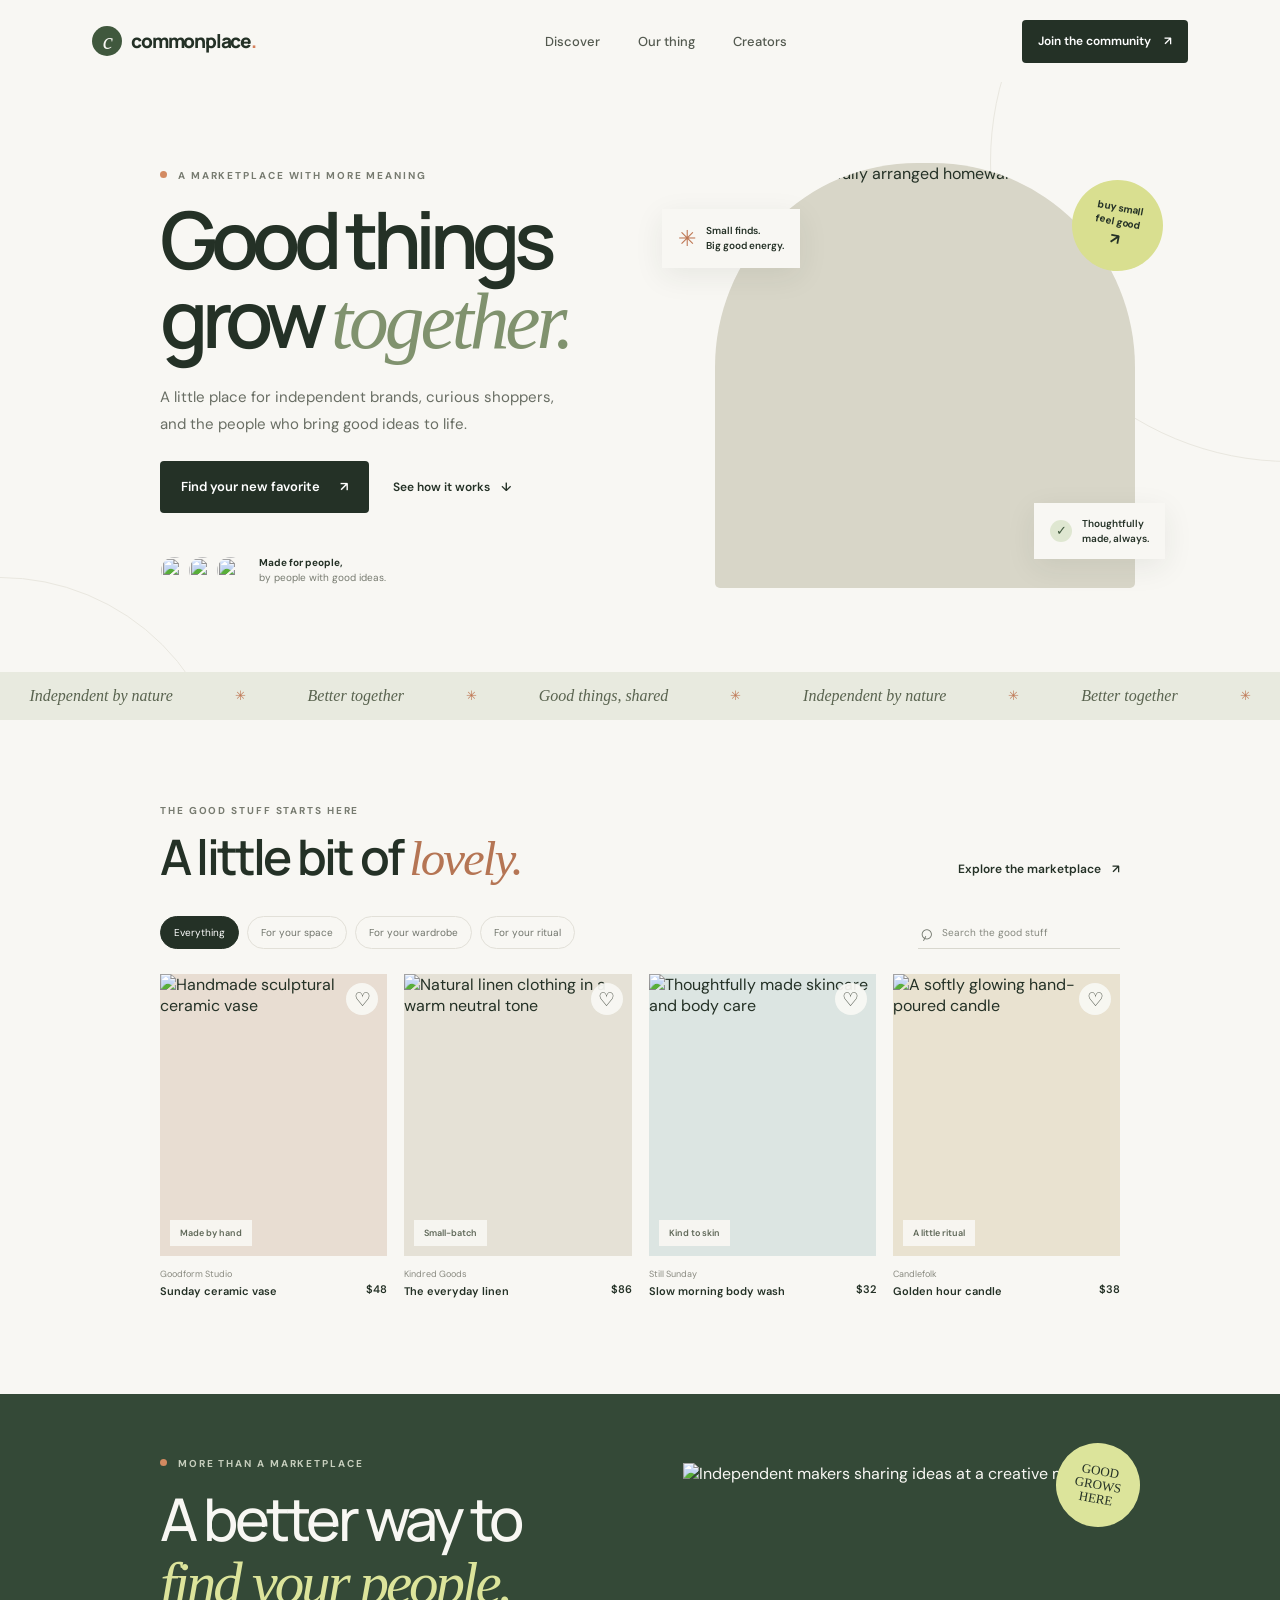
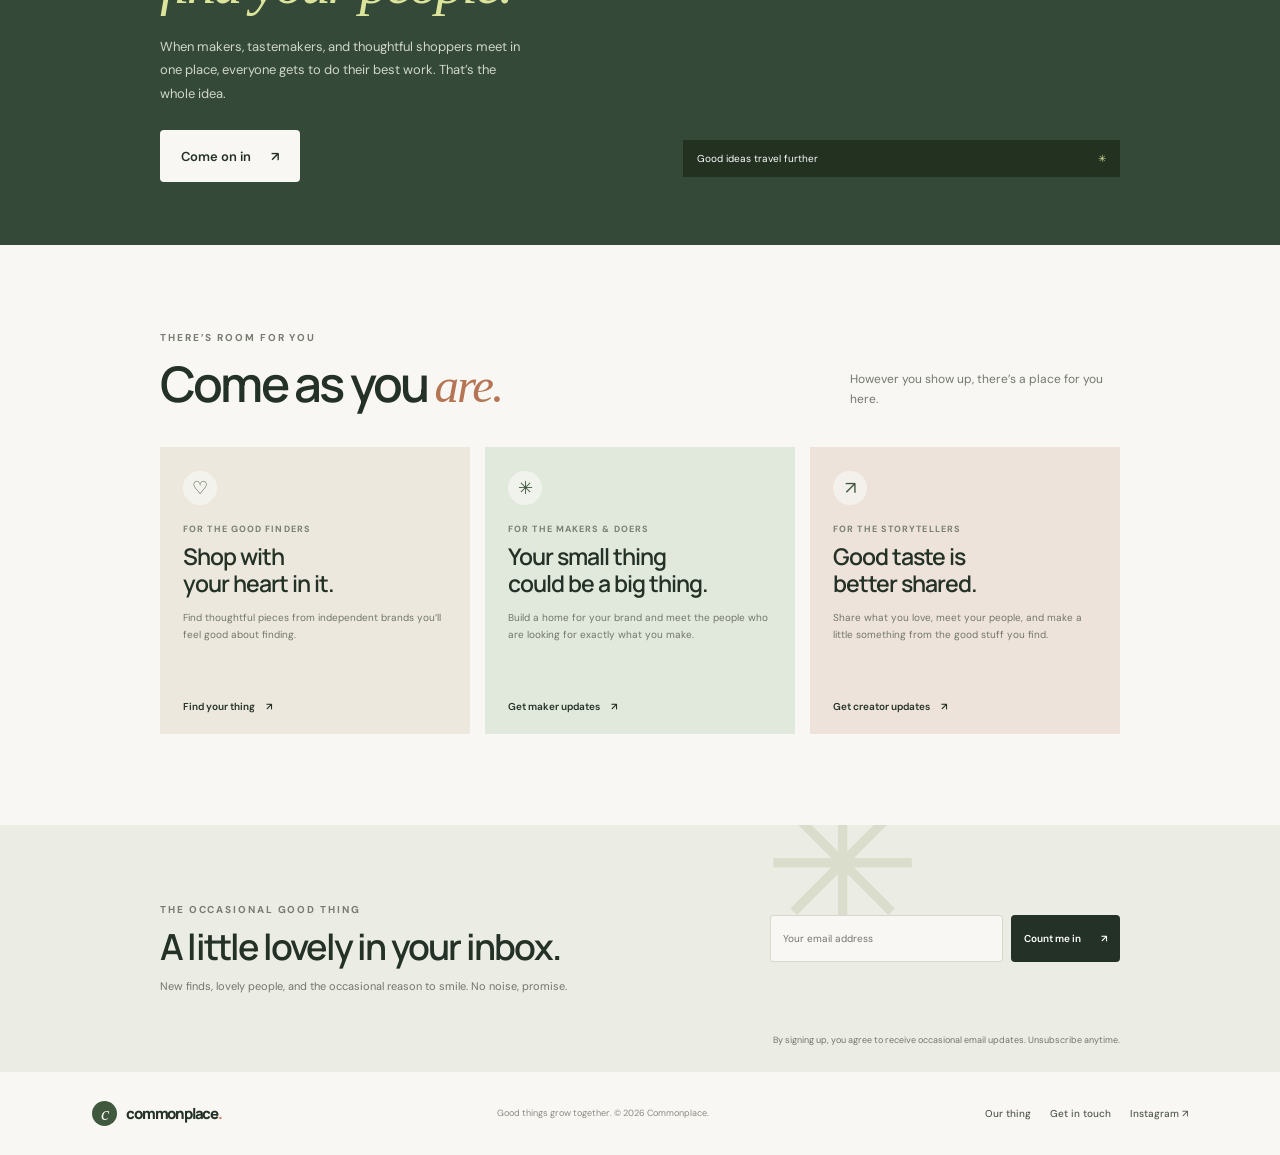
==== index.html @ 49deae98 "Add files via upload" ====
<!DOCTYPE html>
<html lang="en">
  <head>
    <meta charset="UTF-8">
    <meta name="viewport" content="width=device-width, initial-scale=1">
    <meta name="theme-color" content="#f8f7f3">
    <meta name="description" content="A more connected marketplace. Discover independent brands, shop with intention, and grow your creative community.">
    <title>Commonplace — Good things grow together</title>
    <link rel="preconnect" href="https://fonts.googleapis.com">
    <link rel="preconnect" href="https://fonts.gstatic.com" crossorigin>
    <link href="https://fonts.googleapis.com/css2?family=DM+Sans:wght@400;500;600;700&family=Manrope:wght@400;500;600;700;800&display=swap" rel="stylesheet">
    <link rel="stylesheet" href="styles.css">
    <script src="script.js" defer></script>
  </head>
  <body>
    <header class="site-header">
      <a class="brand" href="#" aria-label="Commonplace home">
        <span class="brand-mark" aria-hidden="true">c</span>
        commonplace<span class="brand-period">.</span>
      </a>
      <nav class="main-nav" aria-label="Main navigation">
        <a href="#discover">Discover</a>
        <a href="#how-it-works">Our thing</a>
        <a href="#creators">Creators</a>
      </nav>
      <a class="button button-small button-dark header-cta" href="#join">Join the community <span aria-hidden="true">↗</span></a>
      <button class="menu-toggle" type="button" aria-label="Open navigation" aria-expanded="false">
        <span></span><span></span>
      </button>
    </header>

    <main>
      <section class="hero" aria-labelledby="hero-title">
        <div class="hero-copy">
          <p class="eyebrow"><span class="eyebrow-dot"></span> A marketplace with more meaning</p>
          <h1 id="hero-title">Good things<br>grow <span>together.</span></h1>
          <p class="hero-description">A little place for independent brands, curious shoppers, and the people who bring good ideas to life.</p>
          <div class="hero-actions">
            <a class="button button-dark" href="#discover">Find your new favorite <span aria-hidden="true">↗</span></a>
            <a class="text-link" href="#how-it-works">See how it works <span aria-hidden="true">↓</span></a>
          </div>
          <div class="community-note">
            <div class="avatar-stack" aria-hidden="true">
              <img src="https://images.unsplash.com/photo-1534528741775-53994a69daeb?auto=format&fit=crop&w=80&h=80&q=80" alt="">
              <img src="https://images.unsplash.com/photo-1500648767791-00dcc994a43e?auto=format&fit=crop&w=80&h=80&q=80" alt="">
              <img src="https://images.unsplash.com/photo-1531123897727-8f129e1688ce?auto=format&fit=crop&w=80&h=80&q=80" alt="">
            </div>
            <p><strong>Made for people,</strong><br>by people with good ideas.</p>
          </div>
        </div>
        <div class="hero-art">
          <div class="hero-image-wrap">
            <img class="hero-image" src="https://images.unsplash.com/photo-1490312278390-ab64016e0aa9?auto=format&fit=crop&w=1100&q=85" alt="Sunlit, thoughtfully arranged homewares and flowers">
          </div>
          <div class="floating-note note-top"><span class="note-sparkle">✳</span><span>Small finds.<br>Big good energy.</span></div>
          <div class="floating-note note-bottom"><span class="note-check">✓</span><span>Thoughtfully<br>made, always.</span></div>
          <span class="hero-sticker" aria-hidden="true">buy small<br>feel good <span>↗</span></span>
        </div>
        <span class="hero-orbit orbit-one" aria-hidden="true"></span>
        <span class="hero-orbit orbit-two" aria-hidden="true"></span>
      </section>

      <section class="ticker" aria-label="Our community">
        <div class="ticker-inner">
          <span>Independent by nature</span><i>✳</i><span>Better together</span><i>✳</i><span>Good things, shared</span><i>✳</i><span>Independent by nature</span><i>✳</i><span>Better together</span><i>✳</i>
        </div>
      </section>

      <section class="discover section-pad" id="discover" aria-labelledby="discover-title">
        <div class="section-heading">
          <div>
            <p class="eyebrow">The good stuff starts here</p>
            <h2 id="discover-title">A little bit of <span>lovely.</span></h2>
          </div>
          <a class="text-link desktop-link" href="#join">Explore the marketplace <span aria-hidden="true">↗</span></a>
        </div>
        <div class="discovery-toolbar">
          <div class="filter-list" role="group" aria-label="Filter products by category">
            <button class="filter-chip is-active" type="button" data-filter="all" aria-pressed="true">Everything</button>
            <button class="filter-chip" type="button" data-filter="home" aria-pressed="false">For your space</button>
            <button class="filter-chip" type="button" data-filter="wear" aria-pressed="false">For your wardrobe</button>
            <button class="filter-chip" type="button" data-filter="care" aria-pressed="false">For your ritual</button>
          </div>
          <label class="search-box">
            <span class="search-icon" aria-hidden="true">⌕</span>
            <span class="visually-hidden">Search products and makers</span>
            <input id="product-search" type="search" placeholder="Search the good stuff" autocomplete="off">
          </label>
        </div>
        <div class="product-grid" id="product-grid">
          <article class="product-card" data-category="home" data-search="ceramic vase home pottery goodform studio">
            <a class="product-image product-terracotta" href="#join" aria-label="Discover the Sunday ceramic vase">
              <img src="https://images.unsplash.com/photo-1578500494198-246f612d3b3d?auto=format&fit=crop&w=700&h=850&q=80" alt="Handmade sculptural ceramic vase">
              <span class="product-badge">Made by hand</span>
            </a>
            <button class="save-button" type="button" aria-label="Save Sunday ceramic vase" aria-pressed="false">♡</button>
            <div class="product-info"><div><p class="product-maker">Goodform Studio</p><h3>Sunday ceramic vase</h3></div><span class="product-price">$48</span></div>
          </article>
          <article class="product-card" data-category="wear" data-search="linen shirt clothing kindred goods fashion">
            <a class="product-image product-linen" href="#join" aria-label="Discover the everyday linen shirt">
              <img src="https://images.unsplash.com/photo-1598554747436-c9293d6a588f?auto=format&fit=crop&w=700&h=850&q=80" alt="Natural linen clothing in a warm neutral tone">
              <span class="product-badge">Small-batch</span>
            </a>
            <button class="save-button" type="button" aria-label="Save everyday linen shirt" aria-pressed="false">♡</button>
            <div class="product-info"><div><p class="product-maker">Kindred Goods</p><h3>The everyday linen</h3></div><span class="product-price">$86</span></div>
          </article>
          <article class="product-card" data-category="care" data-search="soap skincare body wash still sunday">
            <a class="product-image product-blue" href="#join" aria-label="Discover the slow morning body wash">
              <img src="https://images.unsplash.com/photo-1608248543803-ba4f8c70ae0b?auto=format&fit=crop&w=700&h=850&q=80" alt="Thoughtfully made skincare and body care">
              <span class="product-badge">Kind to skin</span>
            </a>
            <button class="save-button" type="button" aria-label="Save slow morning body wash" aria-pressed="false">♡</button>
            <div class="product-info"><div><p class="product-maker">Still Sunday</p><h3>Slow morning body wash</h3></div><span class="product-price">$32</span></div>
          </article>
          <article class="product-card" data-category="home" data-search="candle home fragrance candlefolk amber glow">
            <a class="product-image product-yellow" href="#join" aria-label="Discover the golden hour candle">
              <img src="https://images.unsplash.com/photo-1603006905003-be475563bc59?auto=format&fit=crop&w=700&h=850&q=80" alt="A softly glowing hand-poured candle">
              <span class="product-badge">A little ritual</span>
            </a>
            <button class="save-button" type="button" aria-label="Save golden hour candle" aria-pressed="false">♡</button>
            <div class="product-info"><div><p class="product-maker">Candlefolk</p><h3>Golden hour candle</h3></div><span class="product-price">$38</span></div>
          </article>
        </div>
        <p class="empty-state" id="empty-state" hidden>No little lovelies found. Try a different search.</p>
        <div class="mobile-explore"><a class="button button-outline" href="#join">Explore the marketplace <span aria-hidden="true">↗</span></a></div>
      </section>

      <section class="mission section-pad" id="how-it-works" aria-labelledby="mission-title">
        <div class="mission-copy">
          <p class="eyebrow eyebrow-light"><span class="eyebrow-dot"></span> More than a marketplace</p>
          <h2 id="mission-title">A better way to<br><span>find your people.</span></h2>
          <p>When makers, tastemakers, and thoughtful shoppers meet in one place, everyone gets to do their best work. That’s the whole idea.</p>
          <a class="button button-light" href="#join">Come on in <span aria-hidden="true">↗</span></a>
        </div>
        <div class="mission-visual">
          <img src="https://images.unsplash.com/photo-1531058020387-3be344556be6?auto=format&fit=crop&w=900&q=85" alt="Independent makers sharing ideas at a creative market">
          <div class="mission-caption"><span>Good ideas travel further</span><span aria-hidden="true">✳</span></div>
          <div class="mission-stamp" aria-hidden="true">GOOD<br>GROWS<br>HERE</div>
        </div>
      </section>

      <section class="community section-pad" id="join" aria-labelledby="join-title">
        <div class="section-heading community-heading">
          <div><p class="eyebrow">There’s room for you</p><h2 id="join-title">Come as you <span>are.</span></h2></div>
          <p class="community-intro">However you show up, there’s a place for you here.</p>
        </div>
        <div class="community-grid">
          <article class="community-card consumer-card">
            <div class="community-card-icon" aria-hidden="true">♡</div>
            <p class="card-kicker">For the good finders</p>
            <h3>Shop with<br>your heart in it.</h3>
            <p>Find thoughtful pieces from independent brands you’ll feel good about finding.</p>
            <a class="text-link" href="#discover">Find your thing <span aria-hidden="true">↗</span></a>
          </article>
          <article class="community-card vendor-card">
            <div class="community-card-icon" aria-hidden="true">✳</div>
            <p class="card-kicker">For the makers & doers</p>
            <h3>Your small thing<br>could be a big thing.</h3>
            <p>Build a home for your brand and meet the people who are looking for exactly what you make.</p>
            <a class="text-link" href="#newsletter-email">Get maker updates <span aria-hidden="true">↗</span></a>
          </article>
          <article class="community-card creator-card" id="creators">
            <div class="community-card-icon" aria-hidden="true">↗</div>
            <p class="card-kicker">For the storytellers</p>
            <h3>Good taste is<br>better shared.</h3>
            <p>Share what you love, meet your people, and make a little something from the good stuff you find.</p>
            <a class="text-link" href="#newsletter-email">Get creator updates <span aria-hidden="true">↗</span></a>
          </article>
        </div>
      </section>

      <section class="newsletter section-pad" aria-labelledby="newsletter-title">
        <div><p class="eyebrow">The occasional good thing</p><h2 id="newsletter-title">A little lovely in your inbox.</h2><p>New finds, lovely people, and the occasional reason to smile. No noise, promise.</p></div>
        <form class="newsletter-form" id="newsletter-form" data-endpoint="https://formspree.io/f/mwlvajde">
          <label class="visually-hidden" for="newsletter-email">Your email address</label>
          <input id="newsletter-email" name="email" type="email" placeholder="Your email address" autocomplete="email" required>
          <input class="visually-hidden" type="text" name="_gotcha" tabindex="-1" autocomplete="off" aria-hidden="true">
          <button class="button button-dark" type="submit">Count me in <span aria-hidden="true">↗</span></button>
          <p class="form-message" id="form-message" aria-live="polite"></p>
        </form>
        <p class="newsletter-consent">By signing up, you agree to receive occasional email updates. Unsubscribe anytime.</p>
        <span class="newsletter-flower" aria-hidden="true">✳</span>
      </section>
    </main>

    <footer class="site-footer">
      <a class="brand footer-brand" href="#" aria-label="Commonplace home"><span class="brand-mark" aria-hidden="true">c</span> commonplace<span class="brand-period">.</span></a>
      <p>Good things grow together. © <span id="year"></span> Commonplace.</p>
      <div class="footer-links"><a href="#how-it-works">Our thing</a><a href="#join">Get in touch</a><a href="#discover">Instagram ↗</a></div>
    </footer>
  </body>
</html>
---- styles.css ----
:root {
  color-scheme: light;
  --ink: #243126;
  --muted: #73786e;
  --paper: #f8f7f3;
  --cream: #efeee7;
  --green: #40583d;
  --lime: #d8e27d;
  --serif: Georgia, "Times New Roman", serif;
  font-family: "DM Sans", sans-serif;
  font-synthesis: none;
  text-rendering: optimizeLegibility;
  -webkit-font-smoothing: antialiased;
}

* { box-sizing: border-box; }
html { scroll-behavior: smooth; }
body { margin: 0; background: var(--paper); color: var(--ink); }
a { color: inherit; text-decoration: none; }
button, input { font: inherit; }
button, a { -webkit-tap-highlight-color: transparent; }
img { display: block; max-width: 100%; }

.site-header {
  height: 82px;
  padding: 0 7.2%;
  display: flex;
  align-items: center;
  justify-content: space-between;
  position: relative;
  z-index: 5;
  background: var(--paper);
}
.brand { display: inline-flex; align-items: center; gap: 9px; font-family: "Manrope", sans-serif; font-size: 19px; font-weight: 800; letter-spacing: -1.2px; }
.brand-mark { width: 30px; height: 30px; display: grid; place-items: center; border-radius: 50%; color: var(--paper); background: var(--green); font-family: var(--serif); font-size: 23px; font-style: italic; font-weight: 400; line-height: 1; }
.brand-period { color: #d5805b; margin-left: -9px; }
.main-nav { display: flex; gap: 38px; margin-left: 55px; }
.main-nav a, .footer-links a { color: #53594f; font-size: 13px; font-weight: 500; transition: color .2s ease; }
.main-nav a:hover, .footer-links a:hover { color: #a35f42; }
.button { border: 0; display: inline-flex; min-height: 52px; padding: 0 21px; gap: 20px; align-items: center; justify-content: center; border-radius: 4px; font-size: 13px; font-weight: 600; transition: transform .2s, background .2s; cursor: pointer; }
.button:hover { transform: translateY(-2px); }
.button-dark { background: var(--ink); color: white; }
.button-dark:hover { background: #40583d; }
.button-small { min-height: 43px; padding: 0 16px; font-size: 12px; gap: 13px; }
.button-outline { border: 1px solid #bdc0b3; background: transparent; }
.button-light { background: var(--paper); color: var(--ink); }
.menu-toggle { display: none; }

.hero { min-height: 590px; padding: 59px 10.3% 53px 12.5%; display: grid; grid-template-columns: 1fr 1fr; gap: 5%; align-items: center; overflow: hidden; position: relative; }
.hero-copy { position: relative; z-index: 1; padding-bottom: 5px; }
.eyebrow { margin: 0 0 18px; color: #777b70; font-size: 10px; font-weight: 700; letter-spacing: 1.9px; text-transform: uppercase; }
.eyebrow-dot { display: inline-block; width: 7px; height: 7px; margin-right: 7px; border-radius: 50%; background: #d38a61; vertical-align: 1px; }
h1, h2, h3, p { margin-top: 0; }
.hero h1 { margin: 0; font-family: "Manrope", sans-serif; font-size: clamp(58px, 6.2vw, 84px); font-weight: 600; letter-spacing: -6.4px; line-height: .99; }
.hero h1 span, .section-heading h2 span, .mission h2 span { color: #80926e; font-family: var(--serif); font-weight: 400; font-style: italic; letter-spacing: -4px; }
.hero-description { max-width: 395px; margin: 24px 0 24px; color: #696e64; font-size: 15px; line-height: 1.75; }
.hero-actions { display: flex; align-items: center; gap: 24px; }
.text-link { display: inline-flex; align-items: center; gap: 11px; font-size: 12px; font-weight: 600; transition: gap .2s ease; }
.text-link:hover { gap: 15px; }
.community-note { display: flex; align-items: center; gap: 13px; margin-top: 42px; }
.avatar-stack { display: flex; padding-left: 2px; }
.avatar-stack img { width: 31px; height: 31px; margin-left: -3px; border: 2px solid var(--paper); border-radius: 50%; object-fit: cover; }
.community-note p { margin: 0; color: #777b70; font-size: 10px; line-height: 1.55; }
.community-note strong { color: var(--ink); font-weight: 700; }
.hero-art { width: 100%; max-width: 490px; height: 435px; justify-self: end; position: relative; }
.hero-image-wrap { position: absolute; inset: 0 13px 10px 36px; overflow: hidden; border-radius: 48% 48% 5px 5px; background: #d8d6c8; }
.hero-image { width: 100%; height: 100%; object-fit: cover; }
.floating-note { position: absolute; display: flex; align-items: center; gap: 10px; padding: 13px 16px; background: var(--paper); box-shadow: 0 8px 30px #27342614; font-size: 10px; font-weight: 600; line-height: 1.5; }
.note-top { top: 46px; left: -17px; }
.note-sparkle { color: #bd7653; font-size: 22px; }
.note-bottom { right: -17px; bottom: 39px; }
.note-check { width: 22px; height: 22px; display: grid; place-items: center; border-radius: 50%; background: #dfe7d1; color: var(--green); font-size: 13px; }
.hero-sticker { position: absolute; top: 17px; right: -15px; width: 91px; height: 91px; display: flex; flex-direction: column; align-items: center; justify-content: center; border-radius: 50%; transform: rotate(11deg); background: #d9df90; font-size: 10px; font-weight: 700; line-height: 1.4; text-align: center; }
.hero-sticker span { font-size: 15px; }
.hero-orbit { position: absolute; z-index: -1; border: 1px solid #e9e7df; border-radius: 50%; }
.orbit-one { width: 600px; height: 600px; top: -220px; right: -310px; }
.orbit-two { width: 460px; height: 460px; bottom: -365px; left: -230px; }

.ticker { overflow: hidden; padding: 15px 0; background: #e8eadf; }
.ticker-inner { min-width: max-content; display: flex; align-items: center; justify-content: space-around; gap: 43px; padding: 0 20px; color: #59634f; font-family: var(--serif); font-size: 16px; font-style: italic; }
.ticker-inner i { color: #bf7855; font-size: 13px; font-style: normal; }
.section-pad { padding-left: 12.5%; padding-right: 12.5%; }
.discover { padding-top: 84px; padding-bottom: 96px; }
.section-heading { display: flex; align-items: end; justify-content: space-between; gap: 25px; }
.section-heading .eyebrow { margin-bottom: 12px; }
.section-heading h2, .newsletter h2 { margin: 0; font-family: "Manrope", sans-serif; font-size: clamp(34px, 4vw, 49px); font-weight: 600; letter-spacing: -2.8px; line-height: 1.13; }
.section-heading h2 span { color: #b57554; letter-spacing: -2px; }
.desktop-link { margin-bottom: 9px; }
.discovery-toolbar { margin: 30px 0 25px; display: flex; align-items: center; justify-content: space-between; gap: 20px; }
.filter-list { display: flex; gap: 8px; flex-wrap: wrap; }
.filter-chip { padding: 9px 13px; border: 1px solid #e2e0d8; border-radius: 40px; background: transparent; color: #70746b; font-size: 10px; cursor: pointer; transition: all .2s; }
.filter-chip:hover { border-color: #8a957e; }
.filter-chip.is-active { border-color: var(--ink); background: var(--ink); color: white; }
.search-box { min-width: 202px; display: flex; align-items: center; gap: 7px; border-bottom: 1px solid #d8d7ce; padding: 8px 2px; }
.search-icon { color: #73786e; font-size: 22px; line-height: 12px; transform: rotate(-18deg); }
.search-box input { width: 100%; border: 0; outline: 0; background: transparent; color: var(--ink); font-size: 10px; }
.search-box input::placeholder { color: #85887f; }
.product-grid { display: grid; grid-template-columns: repeat(4, minmax(0, 1fr)); gap: 17px; }
.product-card { min-width: 0; position: relative; }
.product-image { height: clamp(180px, 22vw, 285px); display: block; overflow: hidden; position: relative; background: #e8e3d8; }
.product-image img { width: 100%; height: 100%; object-fit: cover; transition: transform .5s ease; }
.product-card:hover .product-image img { transform: scale(1.04); }
.product-terracotta { background: #e8ddd2; }
.product-linen { background: #e5e1d6; }
.product-blue { background: #dce5e2; }
.product-yellow { background: #e9e2d0; }
.product-badge { position: absolute; left: 10px; bottom: 10px; padding: 7px 10px; background: #f8f7f3eF; color: #5f6858; font-size: 9px; font-weight: 600; }
.save-button { width: 32px; height: 32px; display: grid; place-items: center; position: absolute; top: 9px; right: 9px; border: 0; border-radius: 50%; background: #f8f7f3eF; color: #474d42; font-size: 19px; line-height: 1; cursor: pointer; transition: background .2s, color .2s; }
.save-button[aria-pressed="true"] { background: #40583d; color: white; }
.product-info { display: flex; justify-content: space-between; align-items: start; gap: 8px; padding-top: 12px; }
.product-maker { margin: 0 0 4px; color: #898a80; font-size: 9px; }
.product-info h3 { margin: 0; font-size: 11px; font-weight: 600; }
.product-price { padding-top: 14px; font-size: 11px; font-weight: 600; }
.empty-state { padding: 38px 0; color: var(--muted); font-size: 13px; text-align: center; }
.mobile-explore { display: none; }

.mission { min-height: 450px; padding-top: 63px; padding-bottom: 63px; display: grid; grid-template-columns: 1fr 1fr; align-items: center; gap: 9%; background: #344937; color: #f8f7f3; }
.eyebrow-light { color: #c6cebd; }
.mission h2 { margin: 0 0 20px; font-family: "Manrope", sans-serif; font-size: clamp(39px, 4.8vw, 59px); font-weight: 500; letter-spacing: -3.5px; line-height: 1.06; }
.mission h2 span { color: #dce49b; letter-spacing: -3px; }
.mission-copy > p:not(.eyebrow) { max-width: 365px; margin-bottom: 25px; color: #d0d7ca; font-size: 13px; line-height: 1.8; }
.mission-visual { height: 314px; position: relative; }
.mission-visual > img { width: 100%; height: 100%; object-fit: cover; }
.mission-caption { display: flex; justify-content: space-between; position: absolute; right: 0; bottom: 0; left: 0; padding: 12px 14px; background: #1c2918b8; color: white; font-size: 10px; }
.mission-caption span:last-child { color: #dce49b; }
.mission-stamp { width: 84px; height: 84px; display: grid; place-content: center; position: absolute; top: -20px; right: -20px; border-radius: 50%; transform: rotate(10deg); background: #dce49b; color: var(--ink); font-family: var(--serif); font-size: 13px; line-height: 1.1; text-align: center; }

.community { padding-top: 86px; padding-bottom: 91px; }
.community-intro { max-width: 270px; margin: 0 0 4px; color: var(--muted); font-size: 12px; line-height: 1.7; }
.community-grid { display: grid; grid-template-columns: repeat(3, minmax(0, 1fr)); gap: 15px; margin-top: 33px; }
.community-card { min-height: 287px; padding: 24px 23px 21px; display: flex; flex-direction: column; align-items: flex-start; }
.consumer-card { background: #ece8dd; }
.vendor-card { background: #e1e8dc; }
.creator-card { background: #eee3da; }
.community-card-icon { width: 34px; height: 34px; display: grid; place-items: center; margin-bottom: 18px; border-radius: 50%; background: #f8f7f3b0; color: var(--green); font-size: 18px; }
.card-kicker { margin: 0 0 8px; color: #788071; font-size: 9px; font-weight: 700; letter-spacing: 1.1px; text-transform: uppercase; }
.community-card h3 { margin: 0 0 12px; font-family: "Manrope", sans-serif; font-size: 23px; font-weight: 600; letter-spacing: -1px; line-height: 1.18; }
.community-card > p:not(.card-kicker) { max-width: 280px; margin: 0 0 19px; color: #72766c; font-size: 10px; line-height: 1.7; }
.community-card .text-link { margin-top: auto; font-size: 10px; }

.newsletter { min-height: 247px; padding-top: 52px; padding-bottom: 52px; display: flex; align-items: center; justify-content: space-between; gap: 35px; position: relative; overflow: hidden; background: #ebece4; }
.newsletter > div:first-child, .newsletter-form { position: relative; z-index: 1; }
.newsletter .eyebrow { margin-bottom: 11px; }
.newsletter h2 { font-size: clamp(27px, 3vw, 36px); letter-spacing: -1.8px; }
.newsletter > div:first-child > p:last-child { margin: 11px 0 0; color: #72766c; font-size: 11px; }
.newsletter-form { width: 350px; display: flex; flex-wrap: wrap; gap: 8px; }
.newsletter-form input { flex: 1; min-width: 130px; padding: 0 12px; border: 1px solid #d6d8ce; border-radius: 3px; outline-color: #7e8b70; background: #f8f7f3; font-size: 10px; }
.newsletter-form .button { min-height: 47px; padding: 0 13px; font-size: 10px; }
.form-message { width: 100%; min-height: 12px; margin: 0; color: #40583d; font-size: 10px; }
.newsletter-form button:disabled { cursor: wait; opacity: .65; }
.newsletter-consent { position: absolute; right: 12.5%; bottom: 26px; margin: 0; color: #72766c; font-size: 9px; }
.newsletter-flower { position: absolute; top: -52px; right: 28%; color: #daddcb; font-size: 190px; line-height: 1; }

.site-footer { min-height: 83px; padding: 18px 7.2%; display: flex; align-items: center; justify-content: space-between; gap: 20px; }
.footer-brand { font-size: 15px; }
.footer-brand .brand-mark { width: 25px; height: 25px; font-size: 19px; }
.footer-brand .brand-period { margin-left: -9px; }
.site-footer > p { margin: 0; color: #898a80; font-size: 9px; }
.footer-links { display: flex; gap: 19px; }
.footer-links a { font-size: 10px; }
.visually-hidden { width: 1px; height: 1px; padding: 0; margin: -1px; overflow: hidden; clip: rect(0, 0, 0, 0); white-space: nowrap; border: 0; position: absolute; }

@media (min-width: 1500px) {
  .hero, .section-pad { padding-left: max(12.5%, calc((100vw - 1120px) / 2)); padding-right: max(12.5%, calc((100vw - 1120px) / 2)); }
}
@media (max-width: 900px) {
  .site-header { padding: 0 5%; }
  .hero { padding: 55px 7%; gap: 2%; }
  .hero h1 { font-size: clamp(56px, 8vw, 75px); }
  .hero-art { height: 390px; }
  .section-pad { padding-left: 7%; padding-right: 7%; }
  .mission { gap: 6%; }
  .product-grid { gap: 12px; }
  .product-image { height: 26vw; }
  .community-card { padding: 20px 16px; }
}
@media (max-width: 650px) {
  .site-header { height: 68px; padding: 0 6%; }
  .brand { font-size: 17px; }
  .header-cta { display: none; }
  .menu-toggle { width: 40px; height: 40px; display: flex; flex-direction: column; justify-content: center; align-items: center; gap: 5px; border: 0; background: transparent; cursor: pointer; }
  .menu-toggle span { width: 19px; height: 1px; background: var(--ink); }
  .main-nav { display: none; position: absolute; top: 68px; right: 0; left: 0; padding: 19px 6% 22px; margin: 0; flex-direction: column; gap: 18px; background: var(--paper); box-shadow: 0 12px 18px #1b281414; }
  .main-nav.is-open { display: flex; }
  .main-nav a { font-size: 14px; }
  .hero { min-height: 0; padding: 42px 7% 38px; grid-template-columns: 1fr; gap: 31px; }
  .eyebrow { font-size: 9px; letter-spacing: 1.4px; }
  .hero h1 { font-size: clamp(58px, 14vw, 78px); letter-spacing: -4.8px; }
  .hero-description { max-width: 350px; margin: 19px 0 20px; font-size: 13px; }
  .hero-actions { gap: 17px; }
  .button { min-height: 48px; padding: 0 15px; gap: 11px; font-size: 11px; }
  .hero-actions .text-link { font-size: 10px; }
  .community-note { margin-top: 26px; }
  .hero-art { width: 88%; height: min(95vw, 385px); justify-self: center; }
  .hero-image-wrap { inset: 0 11px 8px 25px; }
  .note-top { top: 40px; left: -23px; }
  .note-bottom { right: -22px; bottom: 28px; }
  .hero-sticker { width: 75px; height: 75px; right: -12px; font-size: 9px; }
  .ticker { padding: 12px 0; }
  .ticker-inner { gap: 24px; font-size: 14px; }
  .section-pad { padding-left: 7%; padding-right: 7%; }
  .discover { padding-top: 59px; padding-bottom: 60px; }
  .section-heading { align-items: flex-start; }
  .section-heading h2 { font-size: 37px; letter-spacing: -2.3px; }
  .desktop-link { display: none; }
  .discovery-toolbar { margin: 22px 0 17px; align-items: stretch; flex-direction: column-reverse; gap: 13px; }
  .search-box { width: 100%; }
  .filter-list { gap: 6px; }
  .filter-chip { padding: 8px 10px; font-size: 9px; }
  .product-grid { grid-template-columns: repeat(2, minmax(0, 1fr)); column-gap: 11px; row-gap: 20px; }
  .product-image { height: 57vw; max-height: 310px; }
  .product-info h3 { font-size: 10px; }
  .product-maker { font-size: 8px; }
  .product-price { font-size: 10px; }
  .product-badge { left: 7px; bottom: 7px; padding: 6px 7px; font-size: 8px; }
  .save-button { width: 29px; height: 29px; top: 7px; right: 7px; }
  .mobile-explore { display: flex; justify-content: center; margin-top: 27px; }
  .mission { padding-top: 51px; padding-bottom: 51px; grid-template-columns: 1fr; gap: 34px; }
  .mission h2 { font-size: 46px; }
  .mission-visual { height: 260px; margin-right: 9px; }
  .mission-stamp { width: 70px; height: 70px; right: -11px; font-size: 11px; }
  .community { padding-top: 58px; padding-bottom: 59px; }
  .community-heading { flex-direction: column; gap: 10px; }
  .community-intro { max-width: 300px; margin: 0; font-size: 11px; }
  .community-grid { grid-template-columns: 1fr; gap: 10px; margin-top: 23px; }
  .community-card { min-height: 247px; padding: 21px; }
  .community-card-icon { margin-bottom: 13px; }
  .community-card h3 { font-size: 22px; }
  .community-card > p:not(.card-kicker) { margin-bottom: 15px; }
  .newsletter { padding-top: 43px; padding-bottom: 40px; align-items: flex-start; flex-direction: column; gap: 20px; }
  .newsletter h2 { font-size: 29px; }
  .newsletter > div:first-child > p:last-child { max-width: 300px; line-height: 1.6; }
  .newsletter-form { width: 100%; }
  .newsletter-form input { min-height: 47px; }
  .newsletter-consent { position: relative; right: auto; bottom: auto; margin-top: -11px; font-size: 9px; }
  .newsletter-flower { top: -35px; right: -17px; font-size: 132px; }
  .site-footer { padding: 22px 7%; flex-wrap: wrap; }
  .site-footer > p { order: 3; width: 100%; }
  .footer-links { gap: 12px; }
  .footer-links a { font-size: 9px; }
}
@media (prefers-reduced-motion: reduce) {
  *, *::before, *::after { scroll-behavior: auto !important; transition-duration: .01ms !important; animation-duration: .01ms !important; animation-iteration-count: 1 !important; }
}
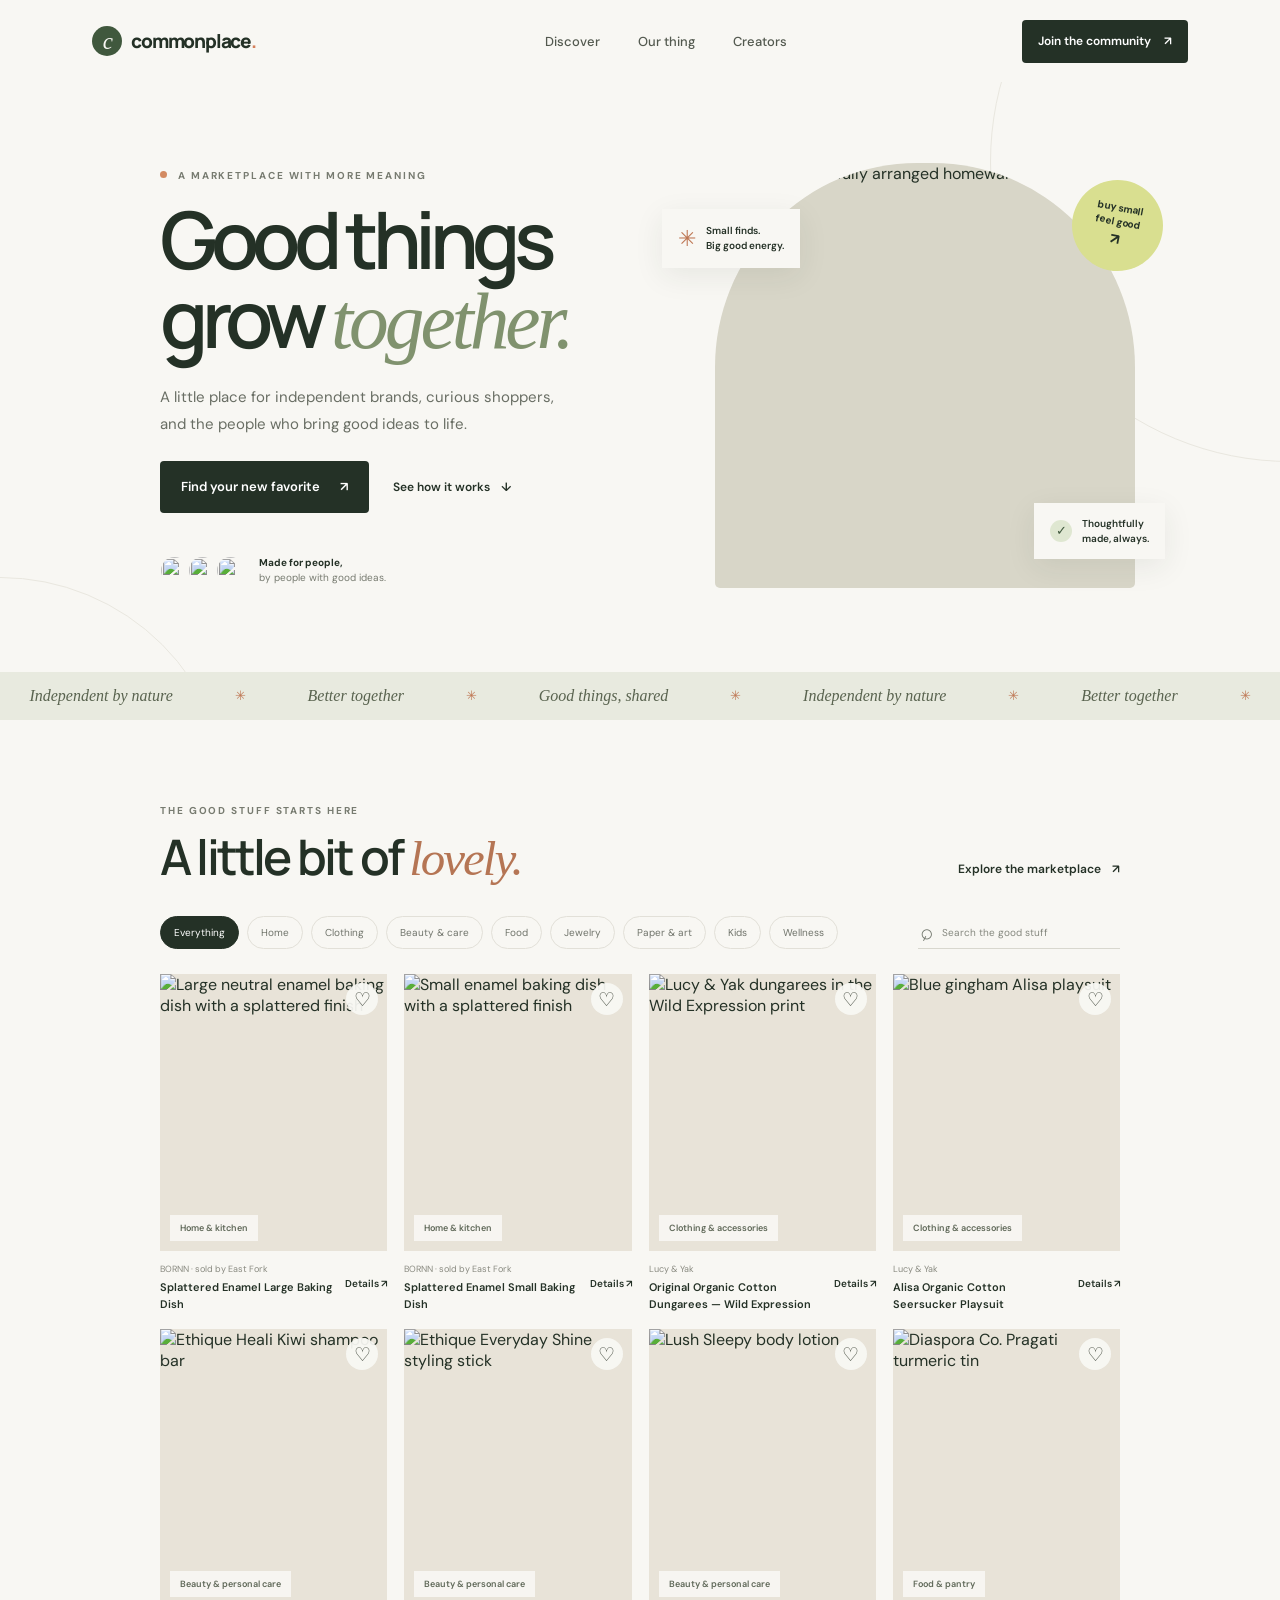
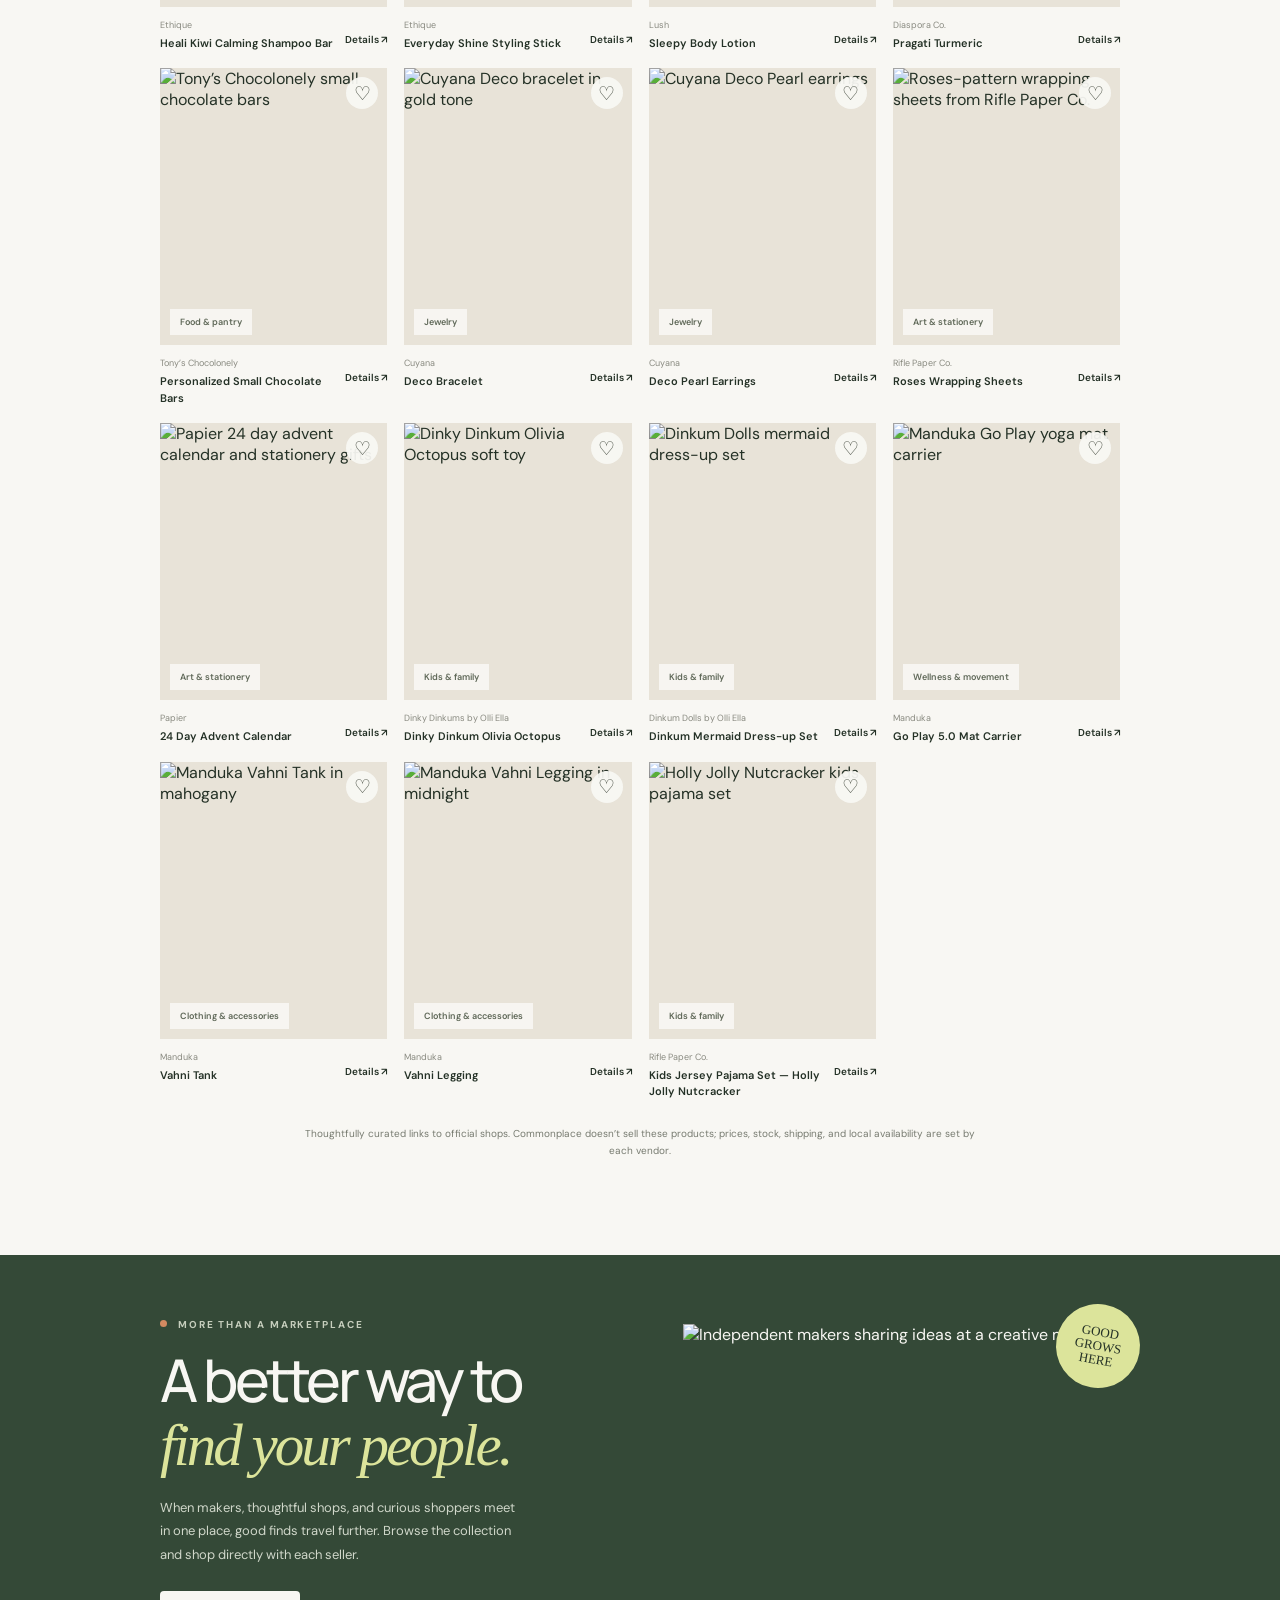
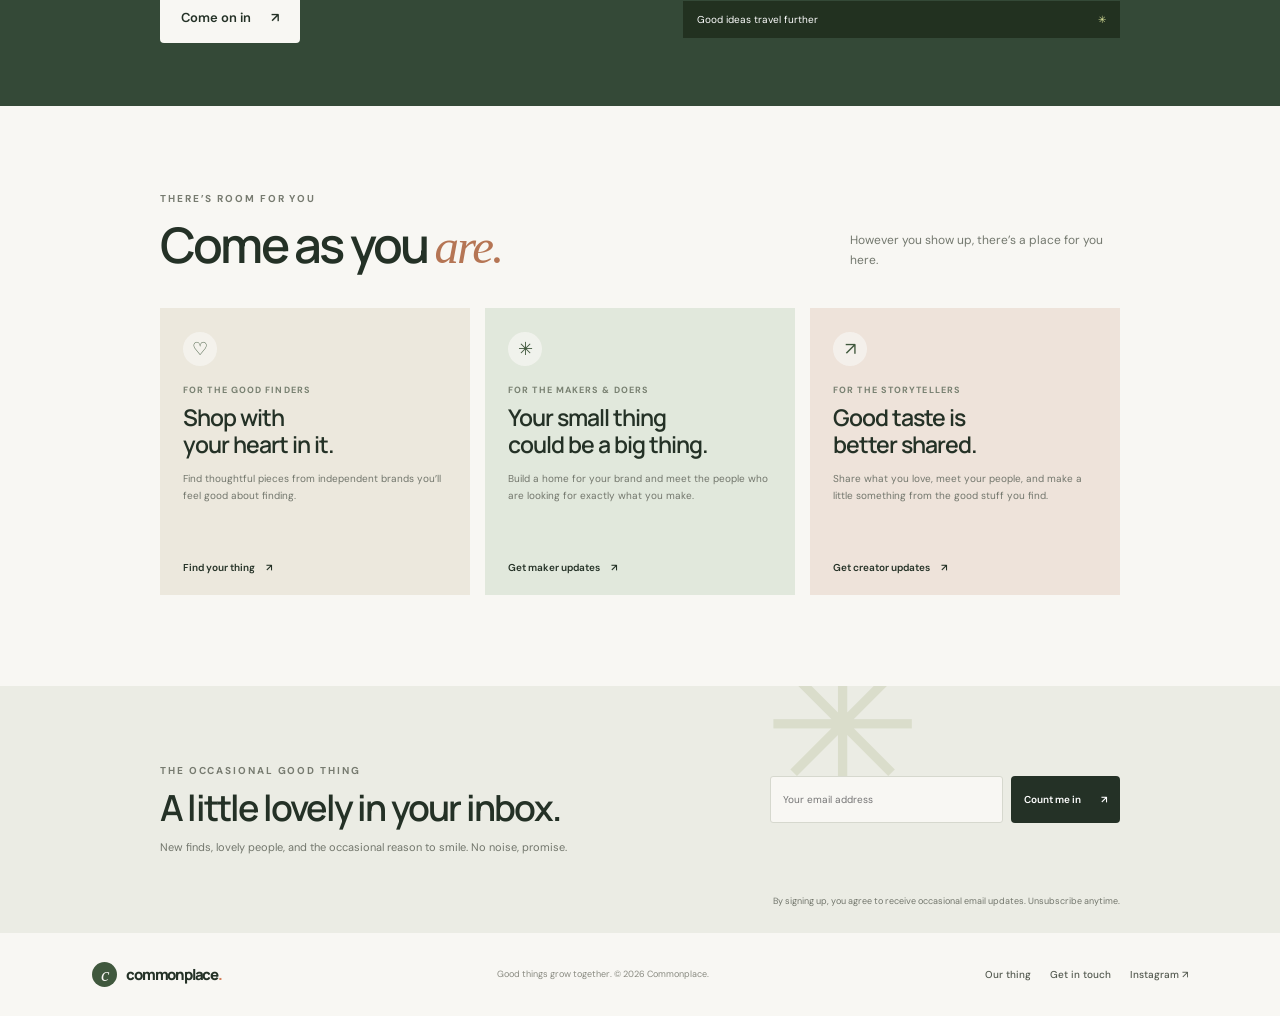
==== commit 96d21767: "Add files via upload" ====
--- a/index.html
+++ b/index.html
@@ -4,12 +4,13 @@
     <meta charset="UTF-8">
     <meta name="viewport" content="width=device-width, initial-scale=1">
     <meta name="theme-color" content="#f8f7f3">
-    <meta name="description" content="A more connected marketplace. Discover independent brands, shop with intention, and grow your creative community.">
+    <meta name="description" content="Discover thoughtfully chosen products from real makers and official brand shops, then shop directly with the seller.">
     <title>Commonplace — Good things grow together</title>
     <link rel="preconnect" href="https://fonts.googleapis.com">
     <link rel="preconnect" href="https://fonts.gstatic.com" crossorigin>
     <link href="https://fonts.googleapis.com/css2?family=DM+Sans:wght@400;500;600;700&family=Manrope:wght@400;500;600;700;800&display=swap" rel="stylesheet">
     <link rel="stylesheet" href="styles.css">
+    <script src="products.js" defer></script>
     <script src="script.js" defer></script>
   </head>
   <body>
@@ -75,11 +76,16 @@
           <a class="text-link desktop-link" href="#join">Explore the marketplace <span aria-hidden="true">↗</span></a>
         </div>
         <div class="discovery-toolbar">
-          <div class="filter-list" role="group" aria-label="Filter products by category">
+          <div class="filter-list" id="product-filters" role="group" aria-label="Filter products by category">
             <button class="filter-chip is-active" type="button" data-filter="all" aria-pressed="true">Everything</button>
-            <button class="filter-chip" type="button" data-filter="home" aria-pressed="false">For your space</button>
-            <button class="filter-chip" type="button" data-filter="wear" aria-pressed="false">For your wardrobe</button>
-            <button class="filter-chip" type="button" data-filter="care" aria-pressed="false">For your ritual</button>
+            <button class="filter-chip" type="button" data-filter="home" aria-pressed="false">Home</button>
+            <button class="filter-chip" type="button" data-filter="wear" aria-pressed="false">Clothing</button>
+            <button class="filter-chip" type="button" data-filter="care" aria-pressed="false">Beauty & care</button>
+            <button class="filter-chip" type="button" data-filter="food" aria-pressed="false">Food</button>
+            <button class="filter-chip" type="button" data-filter="jewelry" aria-pressed="false">Jewelry</button>
+            <button class="filter-chip" type="button" data-filter="paper" aria-pressed="false">Paper & art</button>
+            <button class="filter-chip" type="button" data-filter="kids" aria-pressed="false">Kids</button>
+            <button class="filter-chip" type="button" data-filter="wellness" aria-pressed="false">Wellness</button>
           </div>
           <label class="search-box">
             <span class="search-icon" aria-hidden="true">⌕</span>
@@ -87,49 +93,16 @@
             <input id="product-search" type="search" placeholder="Search the good stuff" autocomplete="off">
           </label>
         </div>
-        <div class="product-grid" id="product-grid">
-          <article class="product-card" data-category="home" data-search="ceramic vase home pottery goodform studio">
-            <a class="product-image product-terracotta" href="#join" aria-label="Discover the Sunday ceramic vase">
-              <img src="https://images.unsplash.com/photo-1578500494198-246f612d3b3d?auto=format&fit=crop&w=700&h=850&q=80" alt="Handmade sculptural ceramic vase">
-              <span class="product-badge">Made by hand</span>
-            </a>
-            <button class="save-button" type="button" aria-label="Save Sunday ceramic vase" aria-pressed="false">♡</button>
-            <div class="product-info"><div><p class="product-maker">Goodform Studio</p><h3>Sunday ceramic vase</h3></div><span class="product-price">$48</span></div>
-          </article>
-          <article class="product-card" data-category="wear" data-search="linen shirt clothing kindred goods fashion">
-            <a class="product-image product-linen" href="#join" aria-label="Discover the everyday linen shirt">
-              <img src="https://images.unsplash.com/photo-1598554747436-c9293d6a588f?auto=format&fit=crop&w=700&h=850&q=80" alt="Natural linen clothing in a warm neutral tone">
-              <span class="product-badge">Small-batch</span>
-            </a>
-            <button class="save-button" type="button" aria-label="Save everyday linen shirt" aria-pressed="false">♡</button>
-            <div class="product-info"><div><p class="product-maker">Kindred Goods</p><h3>The everyday linen</h3></div><span class="product-price">$86</span></div>
-          </article>
-          <article class="product-card" data-category="care" data-search="soap skincare body wash still sunday">
-            <a class="product-image product-blue" href="#join" aria-label="Discover the slow morning body wash">
-              <img src="https://images.unsplash.com/photo-1608248543803-ba4f8c70ae0b?auto=format&fit=crop&w=700&h=850&q=80" alt="Thoughtfully made skincare and body care">
-              <span class="product-badge">Kind to skin</span>
-            </a>
-            <button class="save-button" type="button" aria-label="Save slow morning body wash" aria-pressed="false">♡</button>
-            <div class="product-info"><div><p class="product-maker">Still Sunday</p><h3>Slow morning body wash</h3></div><span class="product-price">$32</span></div>
-          </article>
-          <article class="product-card" data-category="home" data-search="candle home fragrance candlefolk amber glow">
-            <a class="product-image product-yellow" href="#join" aria-label="Discover the golden hour candle">
-              <img src="https://images.unsplash.com/photo-1603006905003-be475563bc59?auto=format&fit=crop&w=700&h=850&q=80" alt="A softly glowing hand-poured candle">
-              <span class="product-badge">A little ritual</span>
-            </a>
-            <button class="save-button" type="button" aria-label="Save golden hour candle" aria-pressed="false">♡</button>
-            <div class="product-info"><div><p class="product-maker">Candlefolk</p><h3>Golden hour candle</h3></div><span class="product-price">$38</span></div>
-          </article>
-        </div>
+        <div class="product-grid" id="product-grid" aria-live="polite"></div>
         <p class="empty-state" id="empty-state" hidden>No little lovelies found. Try a different search.</p>
-        <div class="mobile-explore"><a class="button button-outline" href="#join">Explore the marketplace <span aria-hidden="true">↗</span></a></div>
+        <p class="marketplace-disclosure">Thoughtfully curated links to official shops. Commonplace doesn’t sell these products; prices, stock, shipping, and local availability are set by each vendor.</p>
       </section>
 
       <section class="mission section-pad" id="how-it-works" aria-labelledby="mission-title">
         <div class="mission-copy">
           <p class="eyebrow eyebrow-light"><span class="eyebrow-dot"></span> More than a marketplace</p>
           <h2 id="mission-title">A better way to<br><span>find your people.</span></h2>
-          <p>When makers, tastemakers, and thoughtful shoppers meet in one place, everyone gets to do their best work. That’s the whole idea.</p>
+          <p>When makers, thoughtful shops, and curious shoppers meet in one place, good finds travel further. Browse the collection and shop directly with each seller.</p>
           <a class="button button-light" href="#join">Come on in <span aria-hidden="true">↗</span></a>
         </div>
         <div class="mission-visual">
--- a/styles.css
+++ b/styles.css
@@ -97,7 +97,7 @@
 .search-box input::placeholder { color: #85887f; }
 .product-grid { display: grid; grid-template-columns: repeat(4, minmax(0, 1fr)); gap: 17px; }
 .product-card { min-width: 0; position: relative; }
-.product-image { height: clamp(180px, 22vw, 285px); display: block; overflow: hidden; position: relative; background: #e8e3d8; }
+.product-image { aspect-ratio: .82; display: block; overflow: hidden; position: relative; background: #e8e3d8; }
 .product-image img { width: 100%; height: 100%; object-fit: cover; transition: transform .5s ease; }
 .product-card:hover .product-image img { transform: scale(1.04); }
 .product-terracotta { background: #e8ddd2; }
@@ -109,10 +109,30 @@
 .save-button[aria-pressed="true"] { background: #40583d; color: white; }
 .product-info { display: flex; justify-content: space-between; align-items: start; gap: 8px; padding-top: 12px; }
 .product-maker { margin: 0 0 4px; color: #898a80; font-size: 9px; }
-.product-info h3 { margin: 0; font-size: 11px; font-weight: 600; }
+.product-info h3 { margin: 0; font-size: 11px; font-weight: 600; line-height: 1.5; }
 .product-price { padding-top: 14px; font-size: 11px; font-weight: 600; }
+.product-details-link { flex: 0 0 auto; font-size: 10px; }
 .empty-state { padding: 38px 0; color: var(--muted); font-size: 13px; text-align: center; }
-.mobile-explore { display: none; }
+.marketplace-disclosure { max-width: 670px; margin: 25px auto 0; color: #777b70; font-size: 10px; line-height: 1.7; text-align: center; }
+
+.product-detail-main { max-width: 1180px; margin: 0 auto; padding: 34px 7% 86px; }
+.breadcrumbs { display: flex; flex-wrap: wrap; gap: 10px; margin-bottom: 30px; color: #777b70; font-size: 10px; }
+.breadcrumbs a:hover { color: #a35f42; }
+.product-detail { display: grid; grid-template-columns: minmax(0, 1fr) minmax(300px, .85fr); align-items: center; gap: clamp(35px, 8vw, 100px); }
+.detail-image-wrap { min-height: 430px; aspect-ratio: .9; position: relative; overflow: hidden; background: #eeeae0; }
+.detail-image-wrap img { width: 100%; height: 100%; position: absolute; inset: 0; object-fit: contain; mix-blend-mode: multiply; }
+.detail-category { position: absolute; bottom: 14px; left: 14px; padding: 8px 11px; background: #f8f7f3ed; color: #59634f; font-size: 10px; font-weight: 600; }
+.detail-vendor { margin: -7px 0 10px; color: #777b70; font-size: 12px; }
+.detail-copy h1, .product-not-found h1 { margin: 0 0 18px; font-family: "Manrope", sans-serif; font-size: clamp(36px, 4.3vw, 57px); font-weight: 600; letter-spacing: -2.8px; line-height: 1.08; }
+.detail-description { margin: 0 0 18px; color: #676d62; font-size: 14px; line-height: 1.8; }
+.detail-price-note { margin: 0 0 23px; color: #777b70; font-size: 11px; line-height: 1.7; }
+.vendor-button { width: fit-content; }
+.detail-disclosure { max-width: 410px; margin: 17px 0 22px; color: #81847b; font-size: 10px; line-height: 1.7; }
+.back-to-marketplace { font-size: 11px; }
+.related-products { padding-top: 82px; }
+.related-products .product-grid { margin-top: 24px; }
+.product-not-found { grid-column: 1 / -1; max-width: 540px; padding: 65px 20px; margin: auto; text-align: center; }
+.product-not-found p:not(.eyebrow) { color: var(--muted); font-size: 13px; line-height: 1.7; }
 
 .mission { min-height: 450px; padding-top: 63px; padding-bottom: 63px; display: grid; grid-template-columns: 1fr 1fr; align-items: center; gap: 9%; background: #344937; color: #f8f7f3; }
 .eyebrow-light { color: #c6cebd; }
@@ -171,7 +191,6 @@
   .section-pad { padding-left: 7%; padding-right: 7%; }
   .mission { gap: 6%; }
   .product-grid { gap: 12px; }
-  .product-image { height: 26vw; }
   .community-card { padding: 20px 16px; }
 }
 @media (max-width: 650px) {
@@ -208,13 +227,12 @@
   .filter-list { gap: 6px; }
   .filter-chip { padding: 8px 10px; font-size: 9px; }
   .product-grid { grid-template-columns: repeat(2, minmax(0, 1fr)); column-gap: 11px; row-gap: 20px; }
-  .product-image { height: 57vw; max-height: 310px; }
+  .product-image { aspect-ratio: .82; }
   .product-info h3 { font-size: 10px; }
   .product-maker { font-size: 8px; }
   .product-price { font-size: 10px; }
   .product-badge { left: 7px; bottom: 7px; padding: 6px 7px; font-size: 8px; }
   .save-button { width: 29px; height: 29px; top: 7px; right: 7px; }
-  .mobile-explore { display: flex; justify-content: center; margin-top: 27px; }
   .mission { padding-top: 51px; padding-bottom: 51px; grid-template-columns: 1fr; gap: 34px; }
   .mission h2 { font-size: 46px; }
   .mission-visual { height: 260px; margin-right: 9px; }
@@ -238,6 +256,15 @@
   .site-footer > p { order: 3; width: 100%; }
   .footer-links { gap: 12px; }
   .footer-links a { font-size: 9px; }
+  .product-detail-main { padding: 24px 7% 58px; }
+  .breadcrumbs { margin-bottom: 22px; font-size: 9px; }
+  .product-detail { grid-template-columns: 1fr; gap: 27px; }
+  .detail-image-wrap { min-height: 0; aspect-ratio: .95; }
+  .detail-copy h1, .product-not-found h1 { font-size: 39px; letter-spacing: -2px; }
+  .detail-description { font-size: 13px; }
+  .related-products { padding-top: 56px; }
+  .related-products .section-heading { align-items: end; }
+  .related-products .section-heading h2 { font-size: 29px; }
 }
 @media (prefers-reduced-motion: reduce) {
   *, *::before, *::after { scroll-behavior: auto !important; transition-duration: .01ms !important; animation-duration: .01ms !important; animation-iteration-count: 1 !important; }
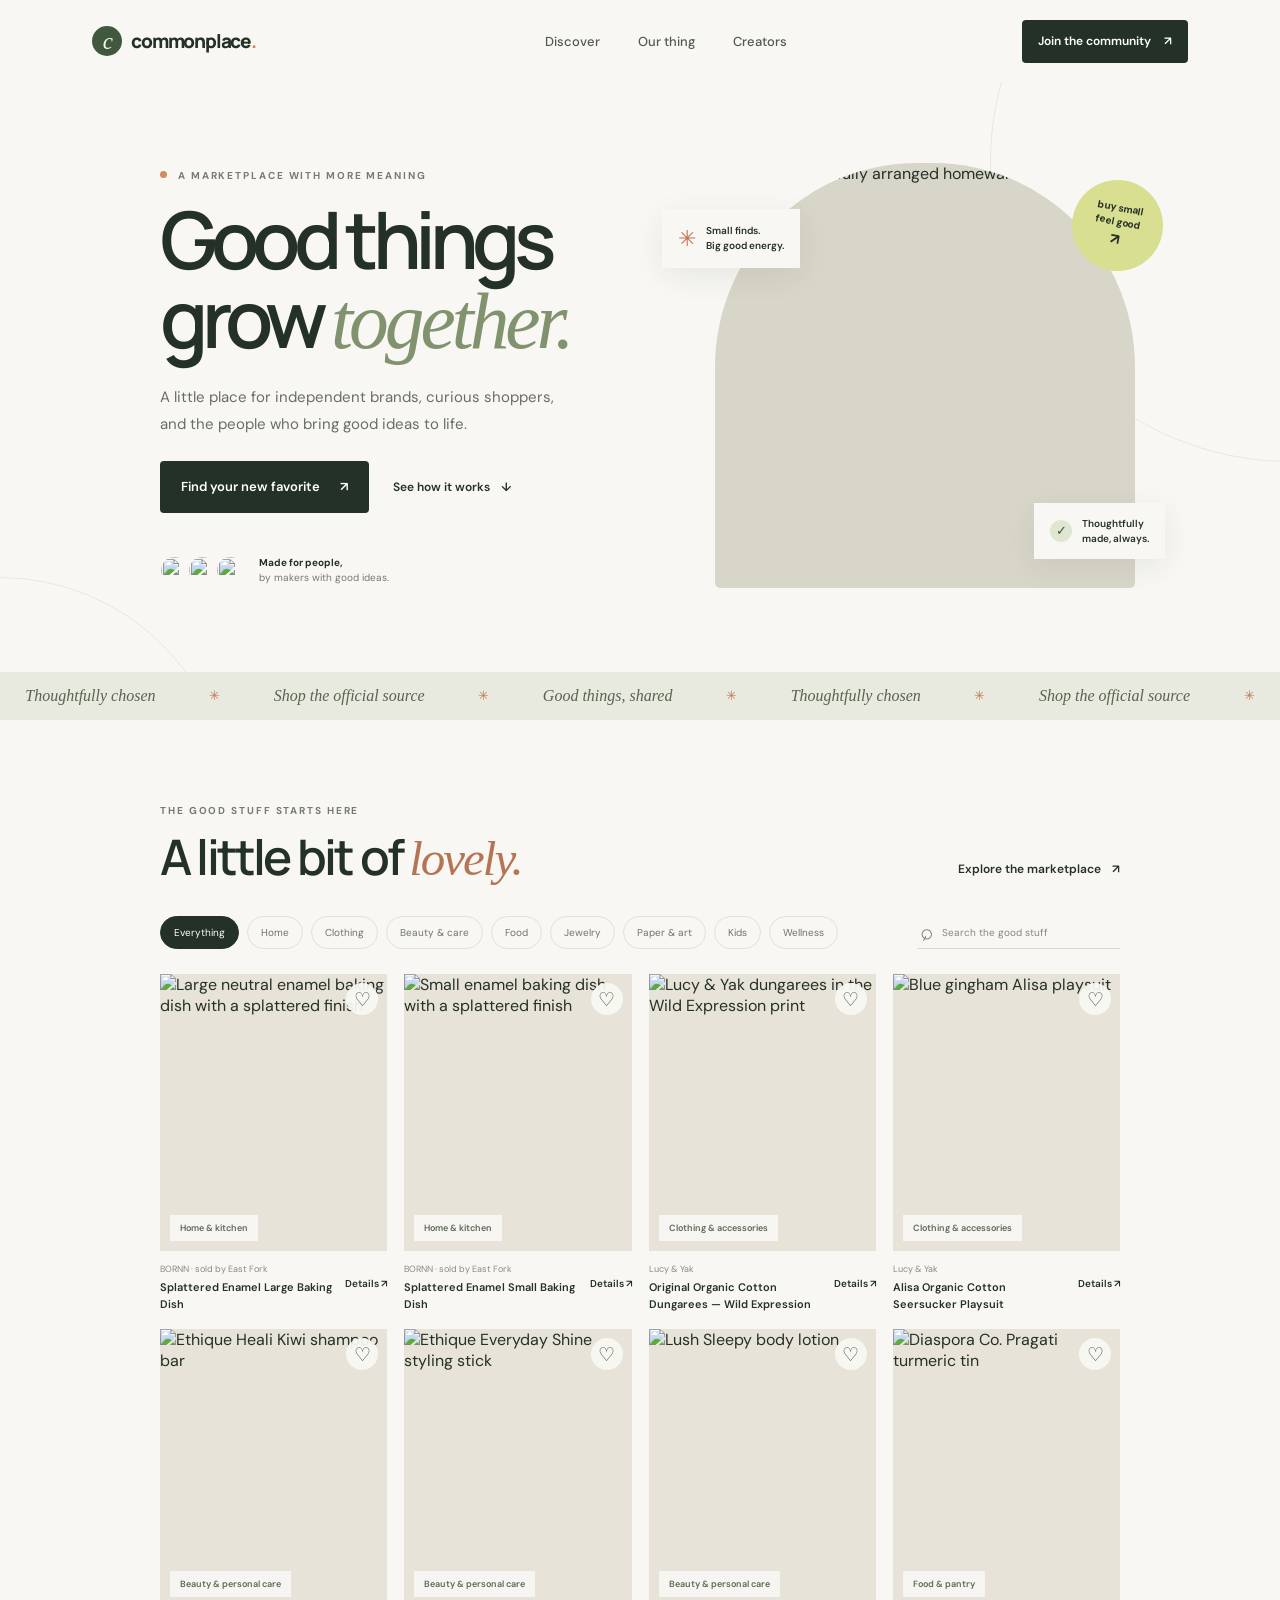
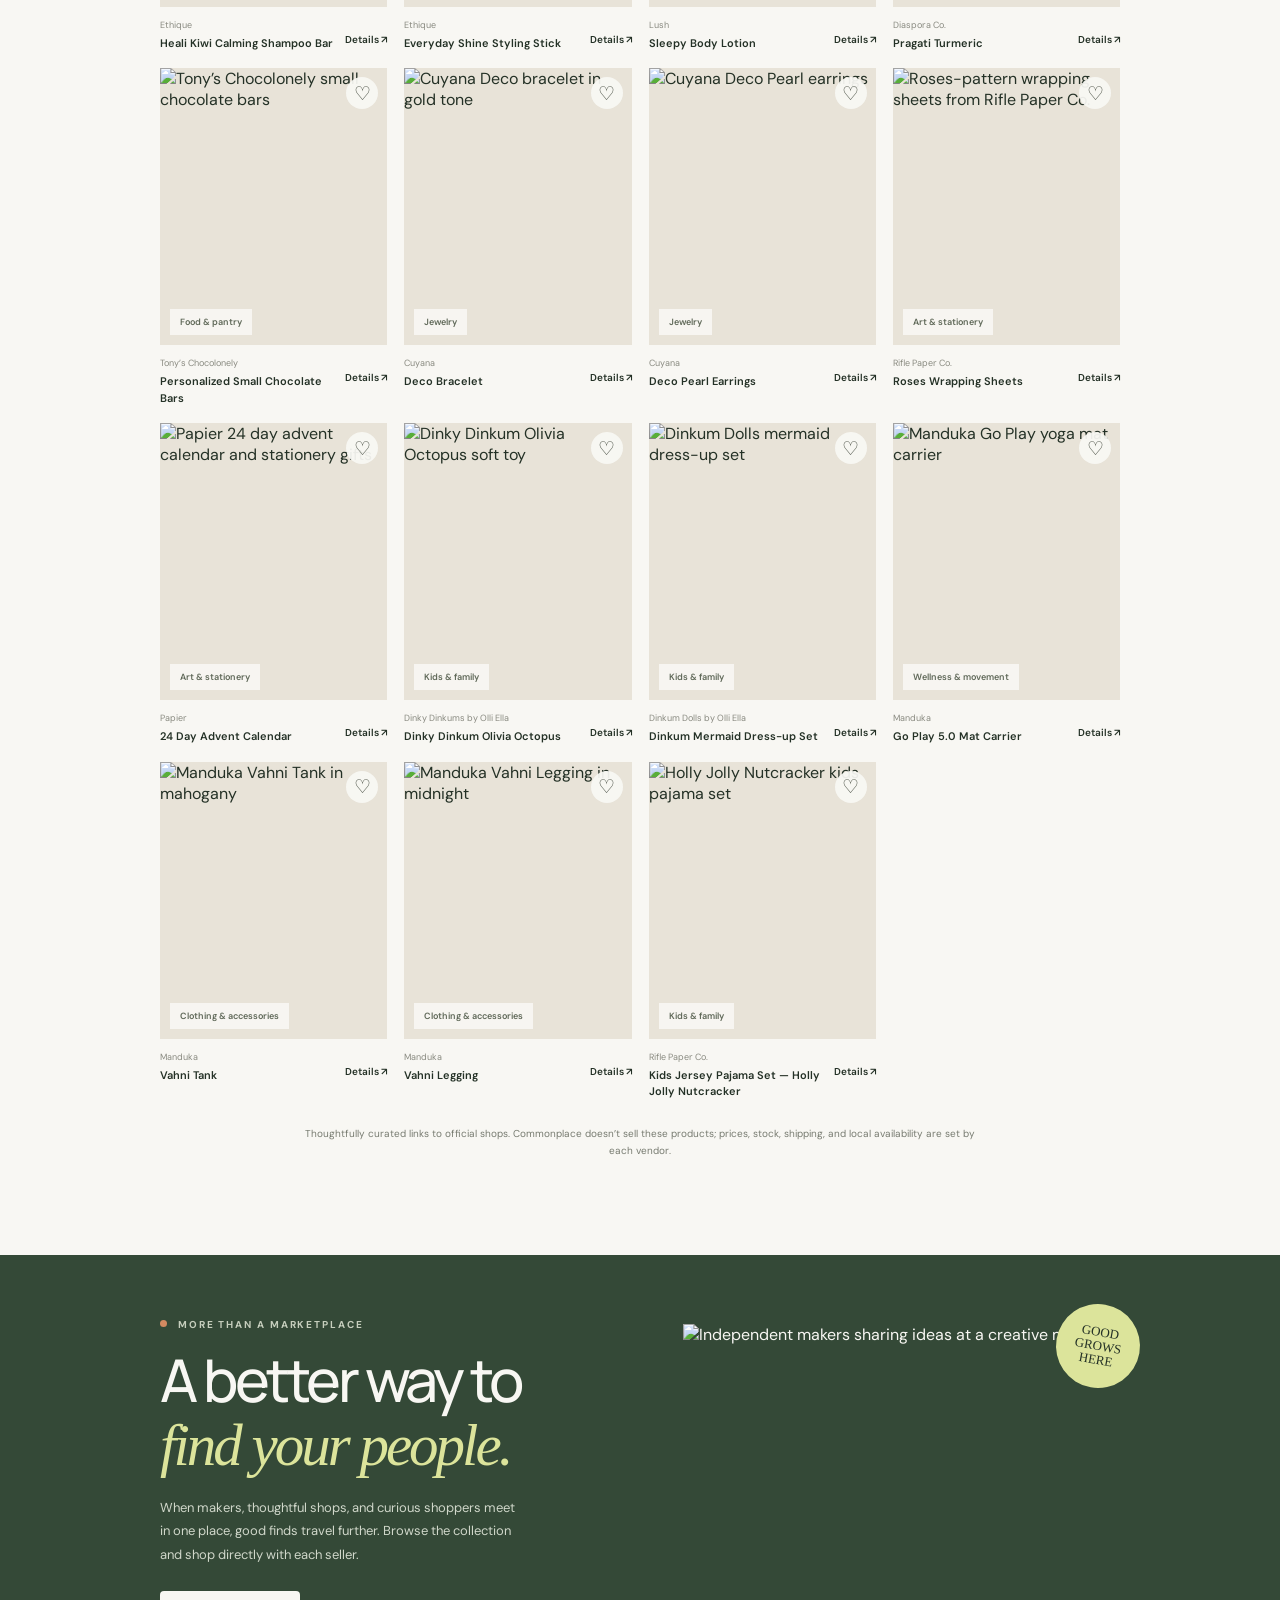
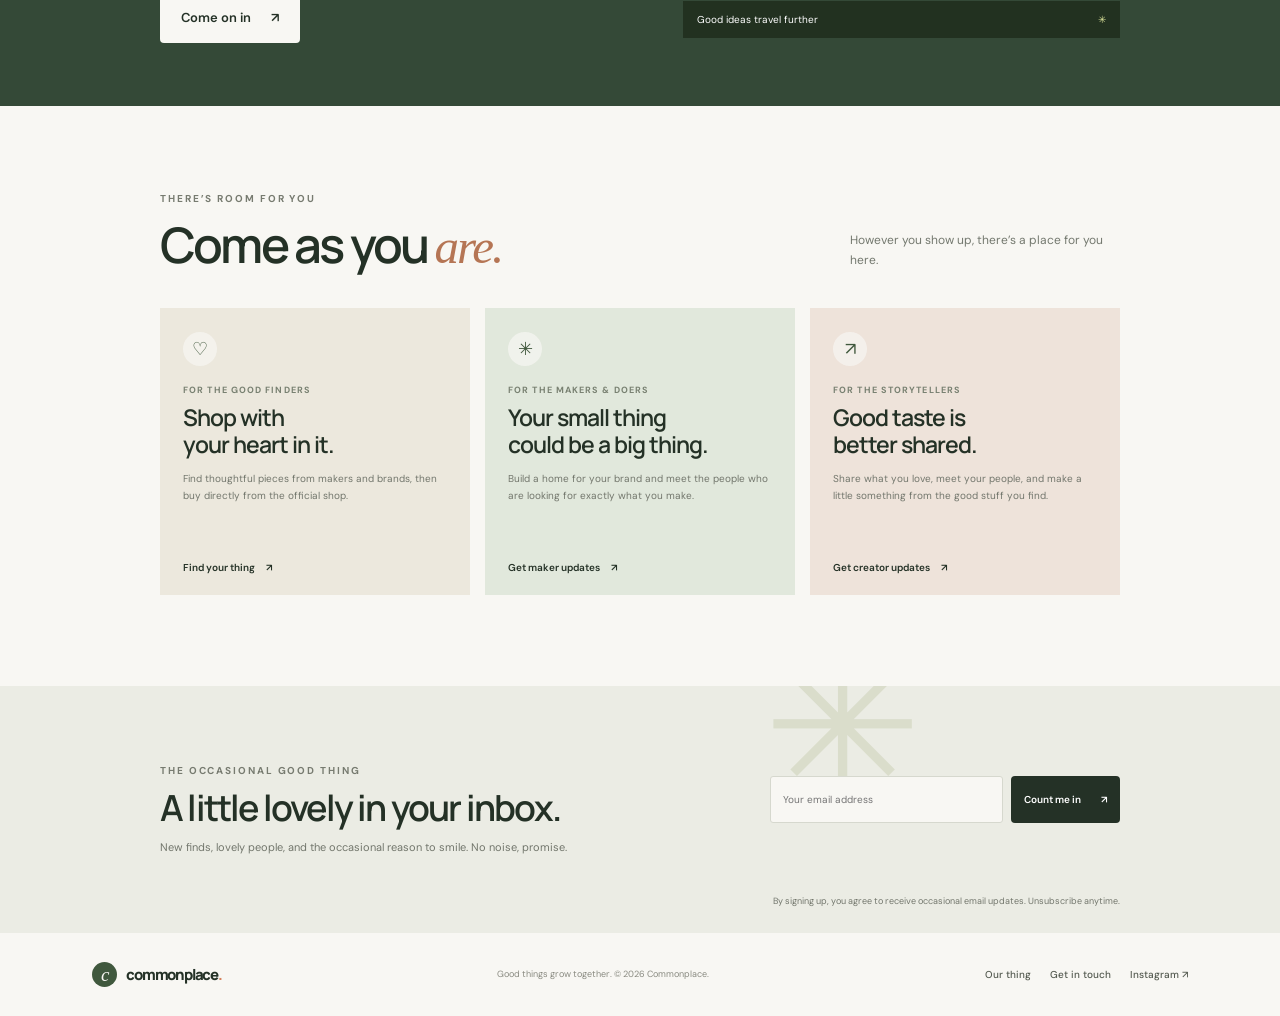
==== commit 9824f211: "Add files via upload" ====
--- a/index.html
+++ b/index.html
@@ -46,7 +46,7 @@
               <img src="https://images.unsplash.com/photo-1500648767791-00dcc994a43e?auto=format&fit=crop&w=80&h=80&q=80" alt="">
               <img src="https://images.unsplash.com/photo-1531123897727-8f129e1688ce?auto=format&fit=crop&w=80&h=80&q=80" alt="">
             </div>
-            <p><strong>Made for people,</strong><br>by people with good ideas.</p>
+            <p><strong>Made for people,</strong><br>by makers with good ideas.</p>
           </div>
         </div>
         <div class="hero-art">
@@ -63,7 +63,7 @@
 
       <section class="ticker" aria-label="Our community">
         <div class="ticker-inner">
-          <span>Independent by nature</span><i>✳</i><span>Better together</span><i>✳</i><span>Good things, shared</span><i>✳</i><span>Independent by nature</span><i>✳</i><span>Better together</span><i>✳</i>
+          <span>Thoughtfully chosen</span><i>✳</i><span>Shop the official source</span><i>✳</i><span>Good things, shared</span><i>✳</i><span>Thoughtfully chosen</span><i>✳</i><span>Shop the official source</span><i>✳</i>
         </div>
       </section>
 
@@ -122,7 +122,7 @@
             <div class="community-card-icon" aria-hidden="true">♡</div>
             <p class="card-kicker">For the good finders</p>
             <h3>Shop with<br>your heart in it.</h3>
-            <p>Find thoughtful pieces from independent brands you’ll feel good about finding.</p>
+            <p>Find thoughtful pieces from makers and brands, then buy directly from the official shop.</p>
             <a class="text-link" href="#discover">Find your thing <span aria-hidden="true">↗</span></a>
           </article>
           <article class="community-card vendor-card">
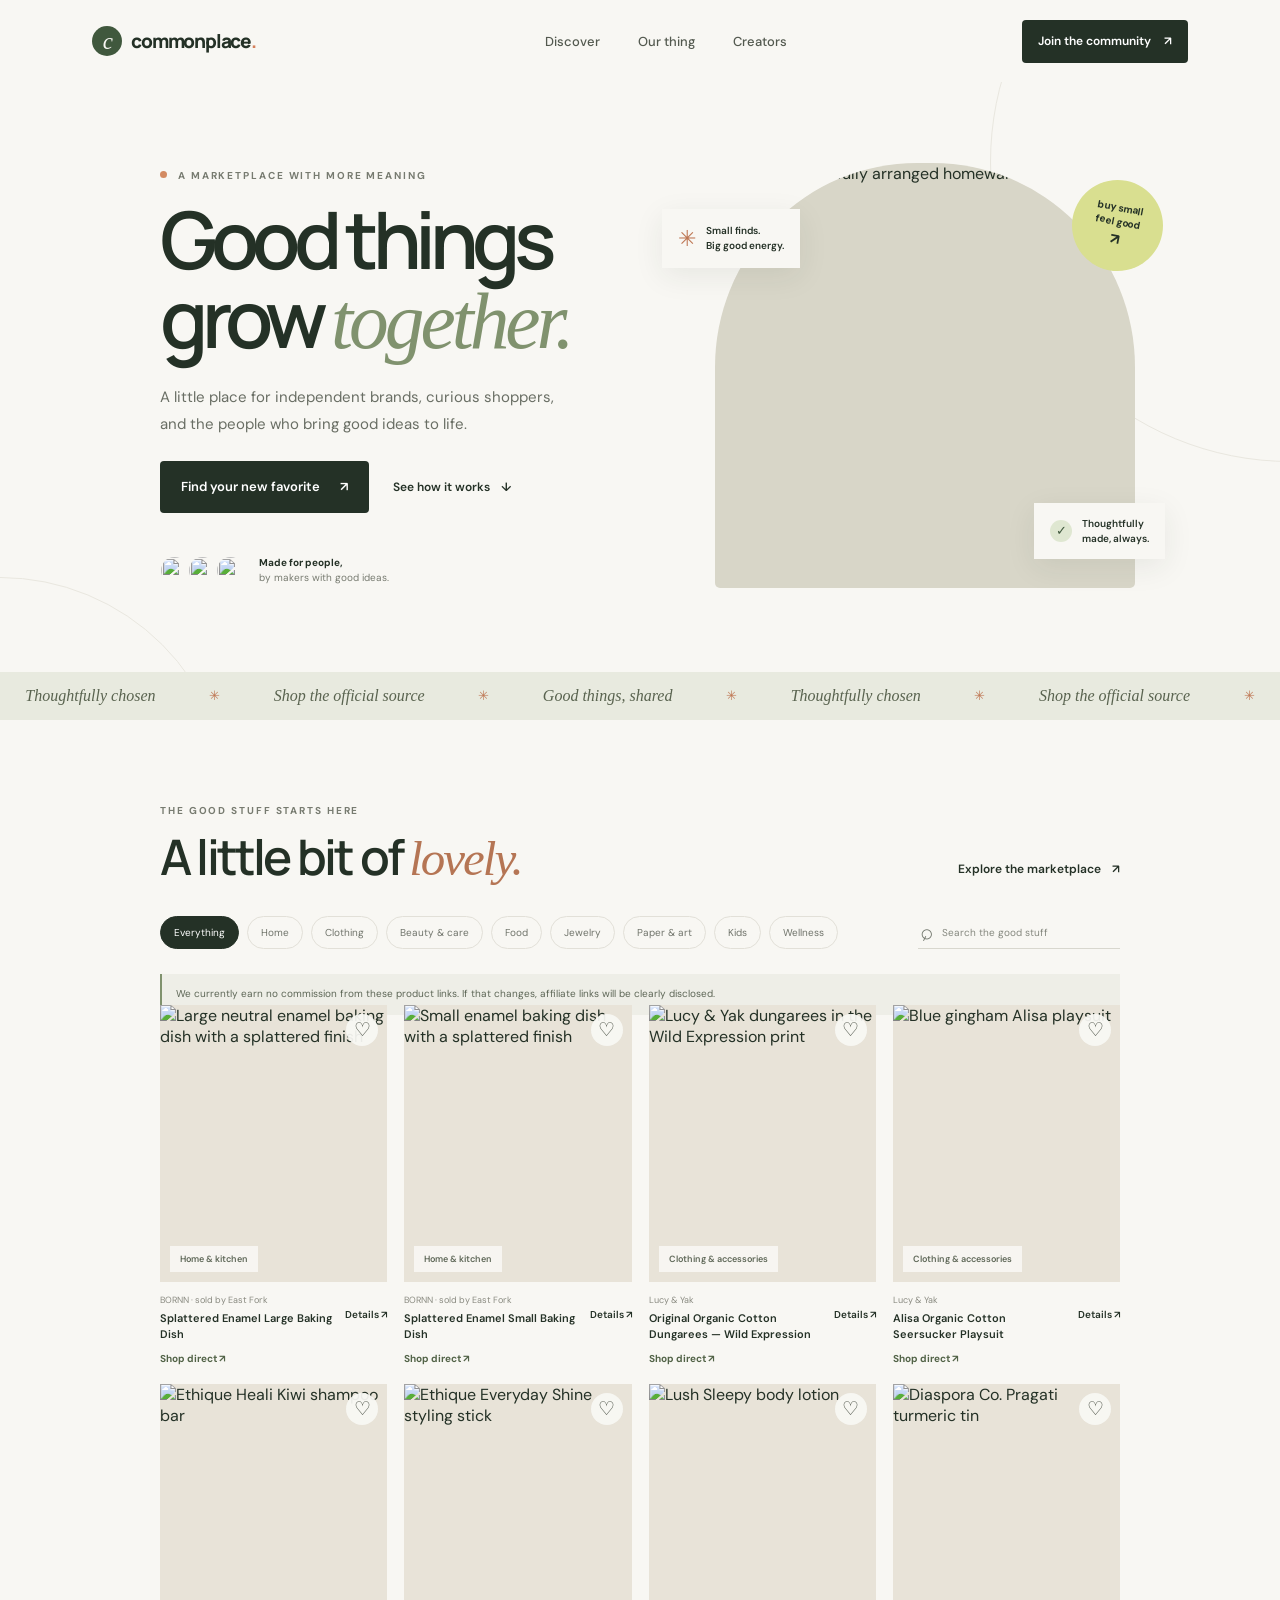
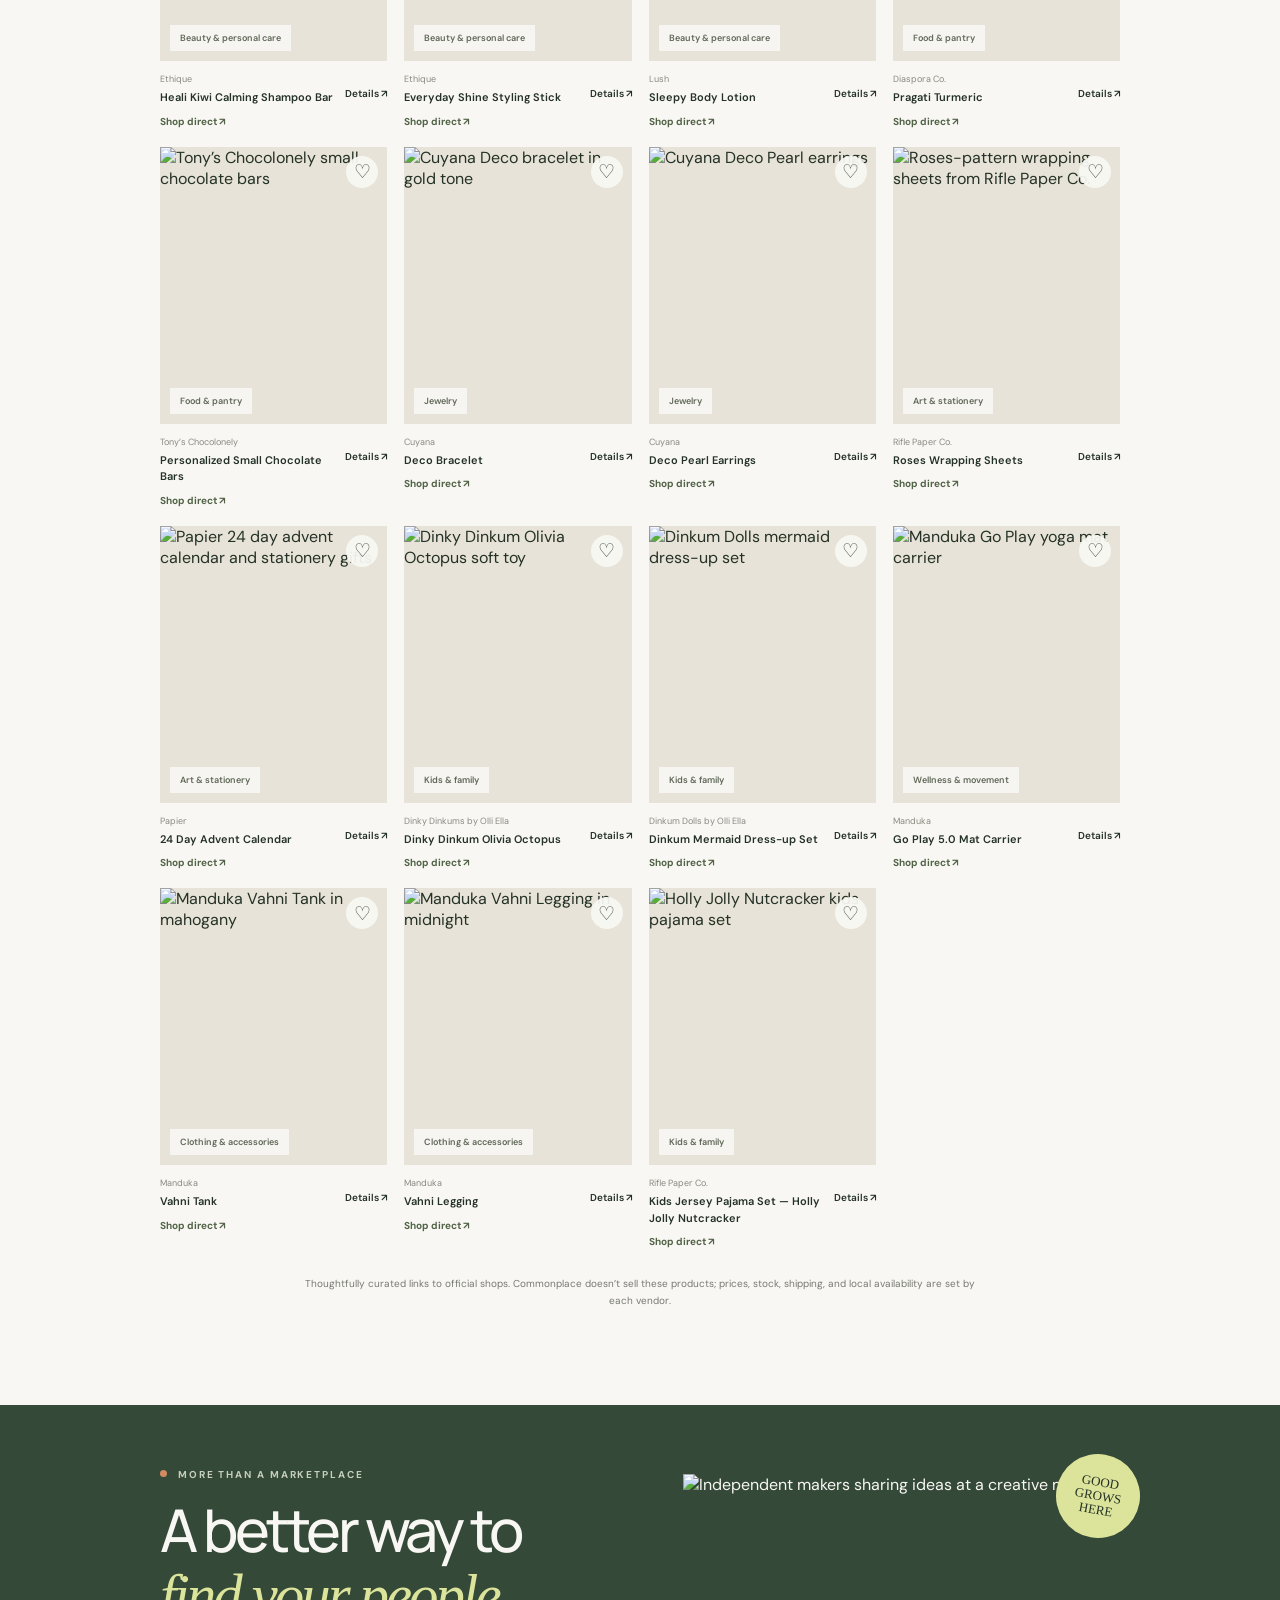
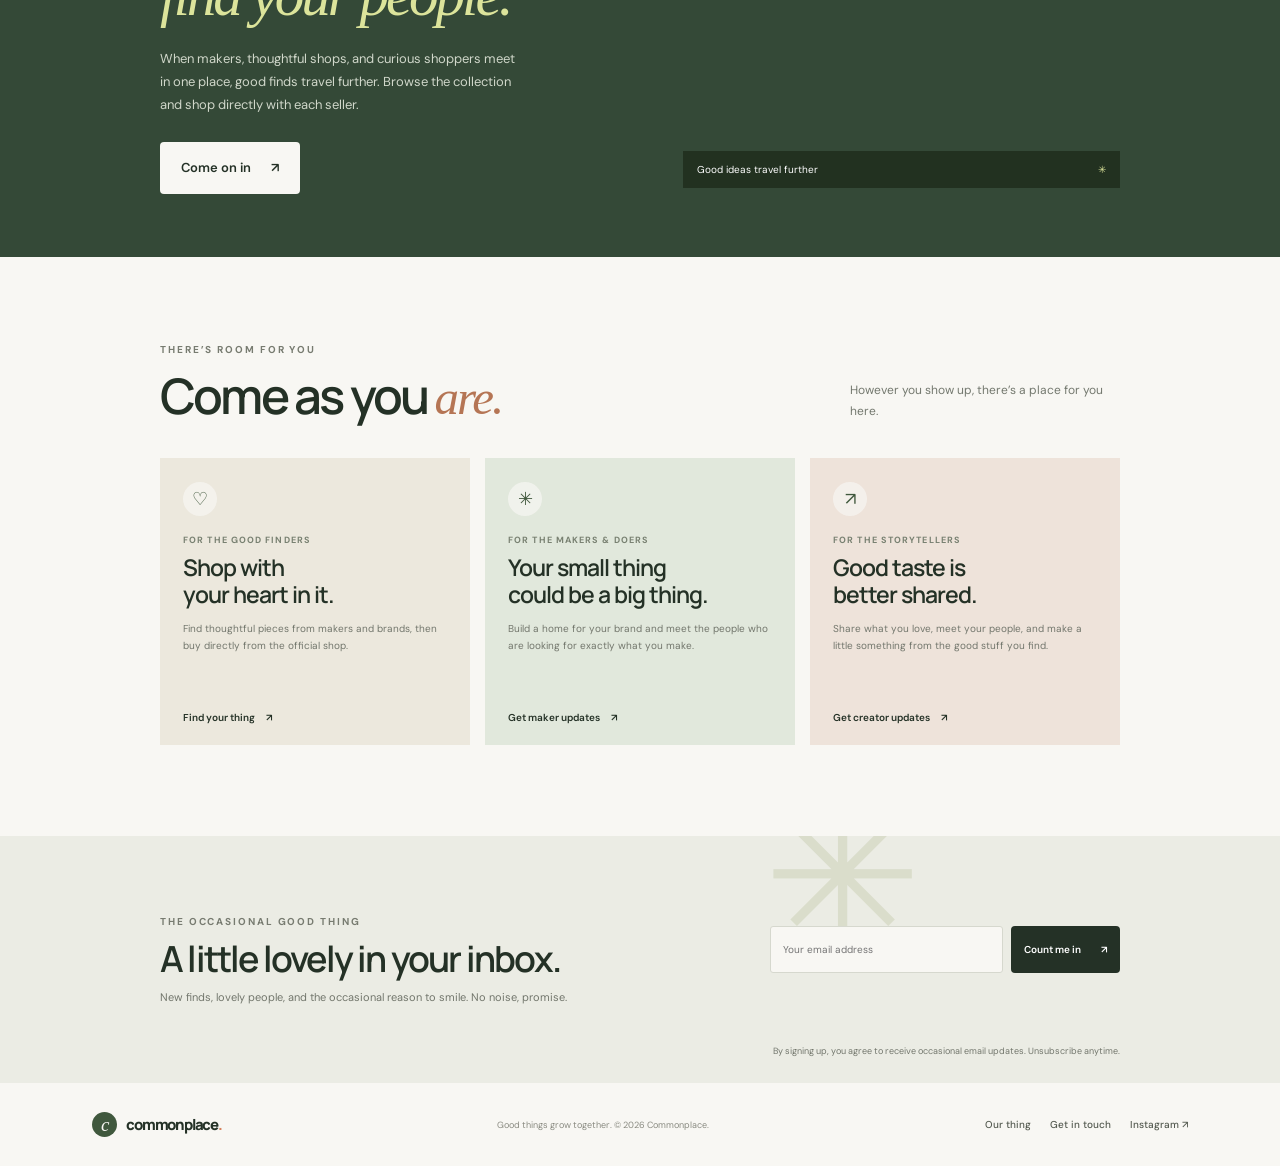
==== commit 45e13542: "Add files via upload" ====
--- a/index.html
+++ b/index.html
@@ -93,6 +93,7 @@
             <input id="product-search" type="search" placeholder="Search the good stuff" autocomplete="off">
           </label>
         </div>
+        <p class="affiliate-disclosure" id="affiliate-disclosure" role="status"></p>
         <div class="product-grid" id="product-grid" aria-live="polite"></div>
         <p class="empty-state" id="empty-state" hidden>No little lovelies found. Try a different search.</p>
         <p class="marketplace-disclosure">Thoughtfully curated links to official shops. Commonplace doesn’t sell these products; prices, stock, shipping, and local availability are set by each vendor.</p>
--- a/styles.css
+++ b/styles.css
@@ -112,8 +112,11 @@
 .product-info h3 { margin: 0; font-size: 11px; font-weight: 600; line-height: 1.5; }
 .product-price { padding-top: 14px; font-size: 11px; font-weight: 600; }
 .product-details-link { flex: 0 0 auto; font-size: 10px; }
+.card-shop-link { display: inline-flex; width: fit-content; margin-top: 9px; color: #526347; font-size: 10px; font-weight: 700; }
+.card-shop-link:hover { color: #a35f42; }
 .empty-state { padding: 38px 0; color: var(--muted); font-size: 13px; text-align: center; }
 .marketplace-disclosure { max-width: 670px; margin: 25px auto 0; color: #777b70; font-size: 10px; line-height: 1.7; text-align: center; }
+.affiliate-disclosure { margin: 23px 0 -10px; padding: 12px 14px; border-left: 2px solid #80926e; background: #eeeee7; color: #5d6656; font-size: 10px; line-height: 1.65; }
 
 .product-detail-main { max-width: 1180px; margin: 0 auto; padding: 34px 7% 86px; }
 .breadcrumbs { display: flex; flex-wrap: wrap; gap: 10px; margin-bottom: 30px; color: #777b70; font-size: 10px; }
